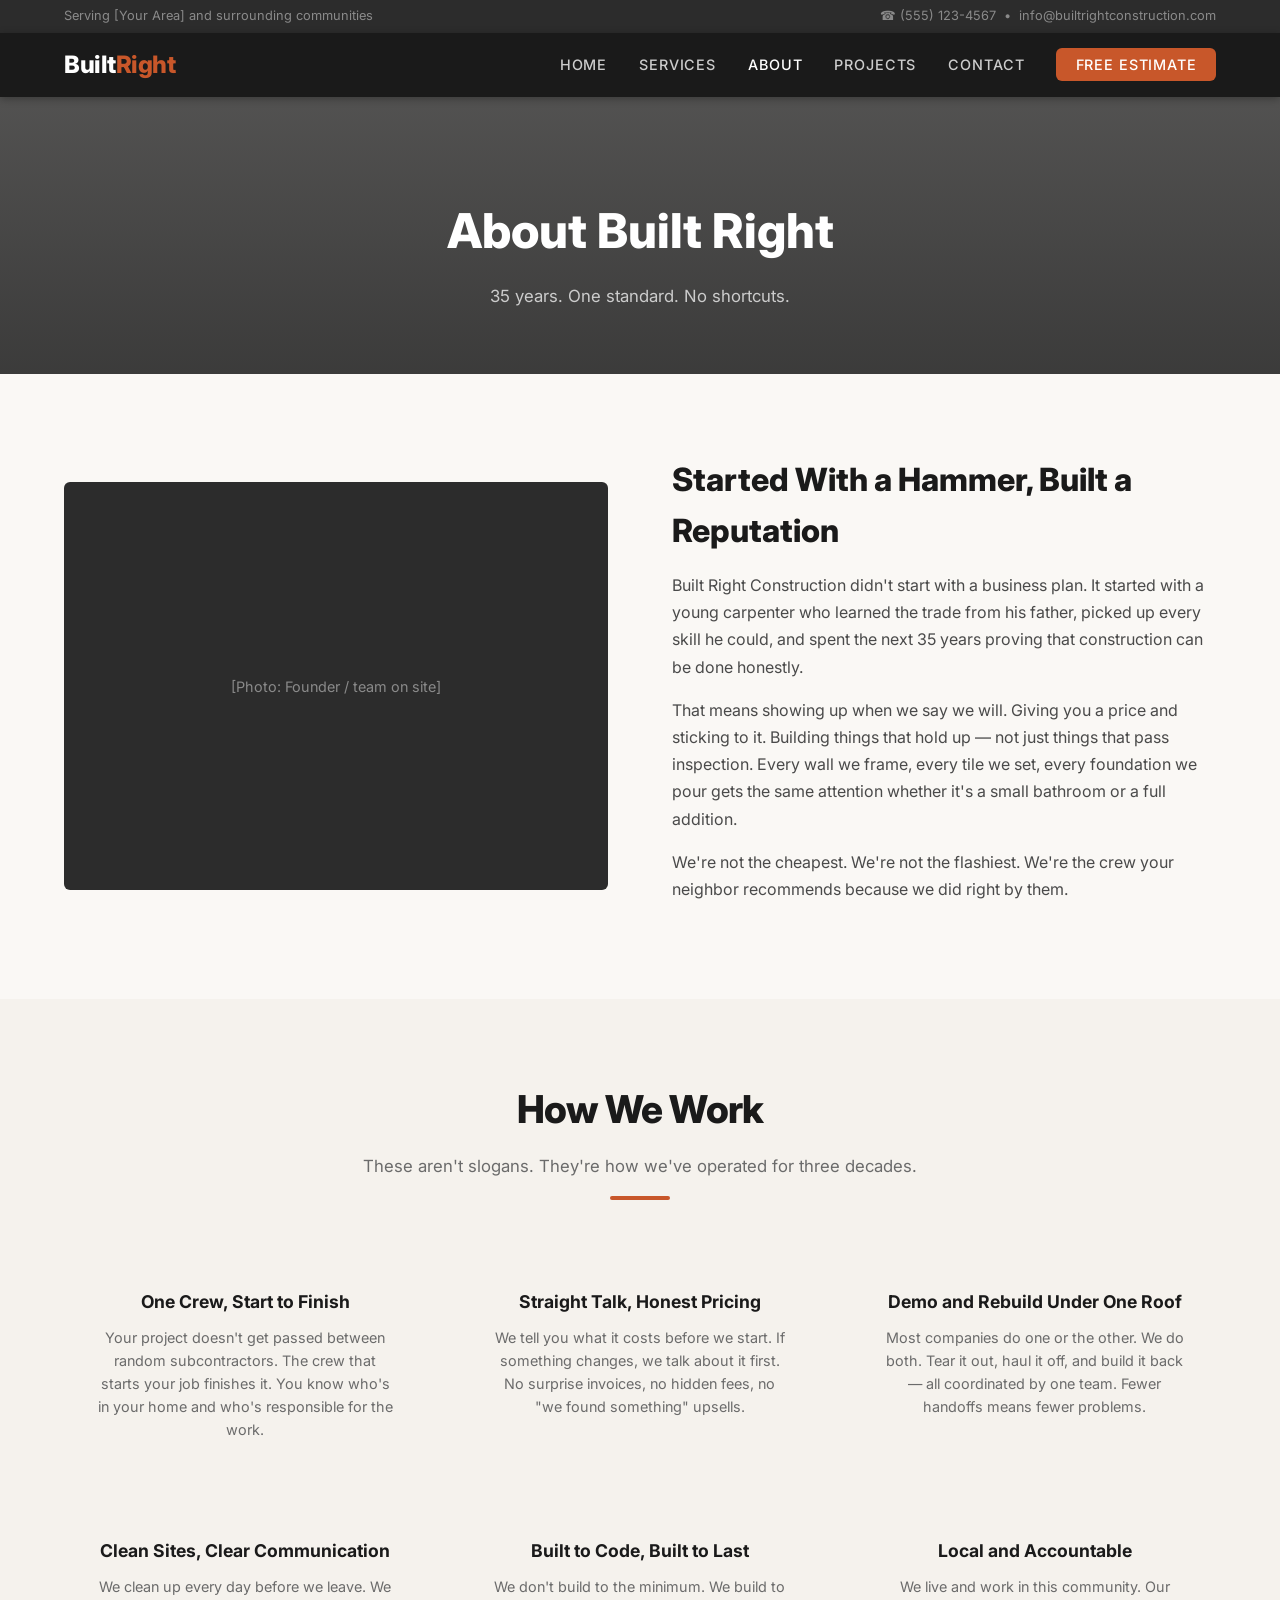
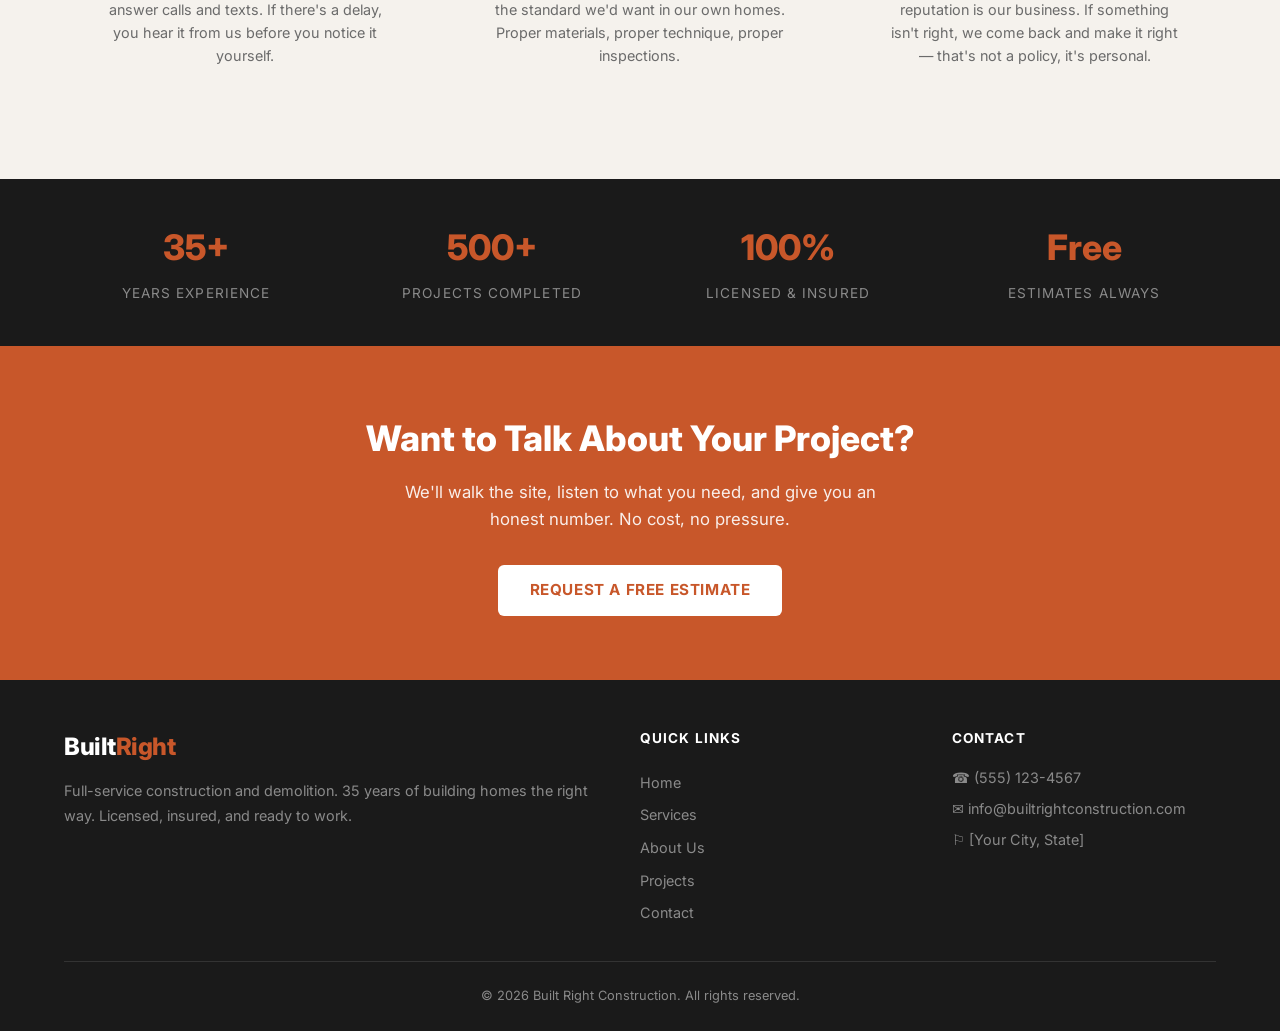
==== about.html @ 94416a92 "Initial construction site - 5 pages, responsive, lead generation ready" ====
<!DOCTYPE html>
<html lang="en">
<head>
  <meta charset="UTF-8">
  <meta name="viewport" content="width=device-width, initial-scale=1.0">
  <title>About Us | Built Right Construction</title>
  <meta name="description" content="35 years of construction experience. Family-run, locally owned, full-service demolition and construction. Learn our story.">
  <link rel="preconnect" href="https://fonts.googleapis.com">
  <link href="https://fonts.googleapis.com/css2?family=Inter:wght@400;500;600;700;800&display=swap" rel="stylesheet">
  <link rel="stylesheet" href="css/style.css">
</head>
<body>

  <div class="top-bar">
    <div class="container">
      <span>Serving [Your Area] and surrounding communities</span>
      <div>
        <a href="tel:+15551234567">&#9742; (555) 123-4567</a>
        &nbsp;&bull;&nbsp;
        <a href="mailto:info@builtrightconstruction.com">info@builtrightconstruction.com</a>
      </div>
    </div>
  </div>

  <header class="site-header">
    <div class="container nav-wrap">
      <a href="index.html" class="logo">Built<span>Right</span></a>
      <nav>
        <ul class="nav-links">
          <li><a href="index.html">Home</a></li>
          <li><a href="services.html">Services</a></li>
          <li><a href="about.html" class="active">About</a></li>
          <li><a href="gallery.html">Projects</a></li>
          <li><a href="contact.html">Contact</a></li>
          <li><a href="contact.html" class="nav-cta">Free Estimate</a></li>
        </ul>
      </nav>
      <button class="mobile-toggle" aria-label="Menu" onclick="document.querySelector('.nav-links').classList.toggle('open')">
        <span></span><span></span><span></span>
      </button>
    </div>
  </header>

  <section class="page-hero">
    <div class="container">
      <h1>About Built Right</h1>
      <p>35 years. One standard. No shortcuts.</p>
    </div>
  </section>

  <!-- Story -->
  <section class="section">
    <div class="container">
      <div class="about-preview">
        <div class="about-img">[Photo: Founder / team on site]</div>
        <div class="about-text">
          <h2>Started With a Hammer, Built a Reputation</h2>
          <p>Built Right Construction didn't start with a business plan. It started with a young carpenter who learned the trade from his father, picked up every skill he could, and spent the next 35 years proving that construction can be done honestly.</p>
          <p>That means showing up when we say we will. Giving you a price and sticking to it. Building things that hold up — not just things that pass inspection. Every wall we frame, every tile we set, every foundation we pour gets the same attention whether it's a small bathroom or a full addition.</p>
          <p>We're not the cheapest. We're not the flashiest. We're the crew your neighbor recommends because we did right by them.</p>
        </div>
      </div>
    </div>
  </section>

  <!-- Values -->
  <section class="section section-dark">
    <div class="container">
      <div class="section-header">
        <h2>How We Work</h2>
        <p>These aren't slogans. They're how we've operated for three decades.</p>
        <span class="accent-line"></span>
      </div>
      <div class="values-grid">
        <div class="value-card">
          <h3>One Crew, Start to Finish</h3>
          <p>Your project doesn't get passed between random subcontractors. The crew that starts your job finishes it. You know who's in your home and who's responsible for the work.</p>
        </div>
        <div class="value-card">
          <h3>Straight Talk, Honest Pricing</h3>
          <p>We tell you what it costs before we start. If something changes, we talk about it first. No surprise invoices, no hidden fees, no "we found something" upsells.</p>
        </div>
        <div class="value-card">
          <h3>Demo and Rebuild Under One Roof</h3>
          <p>Most companies do one or the other. We do both. Tear it out, haul it off, and build it back — all coordinated by one team. Fewer handoffs means fewer problems.</p>
        </div>
        <div class="value-card">
          <h3>Clean Sites, Clear Communication</h3>
          <p>We clean up every day before we leave. We answer calls and texts. If there's a delay, you hear it from us before you notice it yourself.</p>
        </div>
        <div class="value-card">
          <h3>Built to Code, Built to Last</h3>
          <p>We don't build to the minimum. We build to the standard we'd want in our own homes. Proper materials, proper technique, proper inspections.</p>
        </div>
        <div class="value-card">
          <h3>Local and Accountable</h3>
          <p>We live and work in this community. Our reputation is our business. If something isn't right, we come back and make it right — that's not a policy, it's personal.</p>
        </div>
      </div>
    </div>
  </section>

  <!-- Trust Numbers -->
  <div class="trust-bar">
    <div class="container">
      <div class="trust-grid">
        <div class="trust-item">
          <strong>35+</strong>
          <span>Years Experience</span>
        </div>
        <div class="trust-item">
          <strong>500+</strong>
          <span>Projects Completed</span>
        </div>
        <div class="trust-item">
          <strong>100%</strong>
          <span>Licensed &amp; Insured</span>
        </div>
        <div class="trust-item">
          <strong>Free</strong>
          <span>Estimates Always</span>
        </div>
      </div>
    </div>
  </div>

  <section class="cta-banner">
    <div class="container">
      <h2>Want to Talk About Your Project?</h2>
      <p>We'll walk the site, listen to what you need, and give you an honest number. No cost, no pressure.</p>
      <a href="contact.html" class="btn btn-white">Request a Free Estimate</a>
    </div>
  </section>

  <footer class="site-footer">
    <div class="container">
      <div class="footer-grid">
        <div class="footer-about">
          <div class="logo">Built<span>Right</span></div>
          <p>Full-service construction and demolition. 35 years of building homes the right way. Licensed, insured, and ready to work.</p>
        </div>
        <div class="footer-links">
          <h4>Quick Links</h4>
          <a href="index.html">Home</a>
          <a href="services.html">Services</a>
          <a href="about.html">About Us</a>
          <a href="gallery.html">Projects</a>
          <a href="contact.html">Contact</a>
        </div>
        <div class="footer-contact">
          <h4>Contact</h4>
          <p>&#9742; (555) 123-4567</p>
          <p>&#9993; info@builtrightconstruction.com</p>
          <p>&#9872; [Your City, State]</p>
        </div>
      </div>
      <div class="footer-bottom">
        <p>&copy; 2026 Built Right Construction. All rights reserved.</p>
      </div>
    </div>
  </footer>

</body>
</html>
---- css/style.css ----
/* ===== RESET & BASE ===== */
*, *::before, *::after { box-sizing: border-box; margin: 0; padding: 0; }

:root {
  --coal: #1a1a1a;
  --charcoal: #2c2c2c;
  --slate: #4a4a4a;
  --concrete: #6b6b6b;
  --steel: #8a8a8a;
  --light: #f5f2ed;
  --warm-white: #faf8f5;
  --accent: #c8572a;
  --accent-hover: #a8451f;
  --accent-light: #e8734a;
  --success: #3a7d44;
  --font-heading: 'Inter', system-ui, -apple-system, sans-serif;
  --font-body: 'Inter', system-ui, -apple-system, sans-serif;
  --max-width: 1200px;
  --radius: 6px;
}

html { scroll-behavior: smooth; }

body {
  font-family: var(--font-body);
  color: var(--coal);
  background: var(--warm-white);
  line-height: 1.6;
  -webkit-font-smoothing: antialiased;
}

img { max-width: 100%; height: auto; display: block; }
a { color: inherit; text-decoration: none; }
ul { list-style: none; }

.container {
  width: 90%;
  max-width: var(--max-width);
  margin: 0 auto;
}

/* ===== HEADER / NAV ===== */
.site-header {
  background: var(--coal);
  position: sticky;
  top: 0;
  z-index: 100;
  box-shadow: 0 2px 8px rgba(0,0,0,.3);
}

.nav-wrap {
  display: flex;
  align-items: center;
  justify-content: space-between;
  padding: .8rem 0;
}

.logo {
  font-family: var(--font-heading);
  font-size: 1.5rem;
  font-weight: 800;
  color: #fff;
  letter-spacing: -.02em;
}

.logo span { color: var(--accent); }

.nav-links {
  display: flex;
  gap: 2rem;
}

.nav-links a {
  color: #ccc;
  font-size: .9rem;
  font-weight: 500;
  text-transform: uppercase;
  letter-spacing: .06em;
  transition: color .2s;
}

.nav-links a:hover,
.nav-links a.active { color: #fff; }

.nav-cta {
  background: var(--accent);
  color: #fff !important;
  padding: .5rem 1.2rem;
  border-radius: var(--radius);
  font-weight: 600;
  transition: background .2s;
}

.nav-cta:hover { background: var(--accent-hover); }

.mobile-toggle {
  display: none;
  background: none;
  border: none;
  cursor: pointer;
  padding: .5rem;
}

.mobile-toggle span {
  display: block;
  width: 24px;
  height: 2px;
  background: #fff;
  margin: 5px 0;
  transition: .3s;
}

/* ===== TOP BAR ===== */
.top-bar {
  background: var(--charcoal);
  color: var(--steel);
  font-size: .8rem;
  padding: .4rem 0;
}

.top-bar .container {
  display: flex;
  justify-content: space-between;
  align-items: center;
}

.top-bar a {
  color: var(--steel);
  transition: color .2s;
}

.top-bar a:hover { color: #fff; }

/* ===== HERO ===== */
.hero {
  background: linear-gradient(rgba(26,26,26,.7), rgba(26,26,26,.8)),
              url('../images/hero-bg.jpg') center/cover no-repeat;
  min-height: 85vh;
  display: flex;
  align-items: center;
  color: #fff;
}

.hero-content { max-width: 700px; }

.hero-badge {
  display: inline-block;
  background: var(--accent);
  color: #fff;
  font-size: .75rem;
  font-weight: 700;
  text-transform: uppercase;
  letter-spacing: .1em;
  padding: .4rem 1rem;
  border-radius: 3px;
  margin-bottom: 1.5rem;
}

.hero h1 {
  font-family: var(--font-heading);
  font-size: clamp(2.2rem, 5vw, 3.5rem);
  font-weight: 800;
  line-height: 1.1;
  margin-bottom: 1.2rem;
  letter-spacing: -.02em;
}

.hero p {
  font-size: 1.15rem;
  color: #ccc;
  margin-bottom: 2rem;
  max-width: 550px;
  line-height: 1.7;
}

.btn {
  display: inline-block;
  padding: .85rem 2rem;
  border-radius: var(--radius);
  font-weight: 700;
  font-size: .95rem;
  text-transform: uppercase;
  letter-spacing: .04em;
  transition: all .2s;
  cursor: pointer;
  border: none;
}

.btn-primary {
  background: var(--accent);
  color: #fff;
}

.btn-primary:hover { background: var(--accent-hover); transform: translateY(-1px); }

.btn-outline {
  background: transparent;
  color: #fff;
  border: 2px solid #fff;
  margin-left: 1rem;
}

.btn-outline:hover { background: #fff; color: var(--coal); }

/* ===== TRUST BAR ===== */
.trust-bar {
  background: var(--coal);
  padding: 2.5rem 0;
}

.trust-grid {
  display: grid;
  grid-template-columns: repeat(4, 1fr);
  gap: 2rem;
  text-align: center;
  color: #fff;
}

.trust-item strong {
  display: block;
  font-size: 2.2rem;
  font-weight: 800;
  color: var(--accent);
  margin-bottom: .3rem;
}

.trust-item span {
  font-size: .85rem;
  text-transform: uppercase;
  letter-spacing: .08em;
  color: var(--steel);
}

/* ===== SECTIONS ===== */
.section {
  padding: 5rem 0;
}

.section-dark {
  background: var(--light);
}

.section-header {
  text-align: center;
  margin-bottom: 3.5rem;
}

.section-header h2 {
  font-family: var(--font-heading);
  font-size: clamp(1.8rem, 3vw, 2.5rem);
  font-weight: 800;
  margin-bottom: .8rem;
  letter-spacing: -.02em;
}

.section-header p {
  color: var(--concrete);
  font-size: 1.05rem;
  max-width: 600px;
  margin: 0 auto;
}

.section-header .accent-line {
  display: block;
  width: 60px;
  height: 4px;
  background: var(--accent);
  margin: 1rem auto 0;
  border-radius: 2px;
}

/* ===== SERVICE CARDS ===== */
.services-grid {
  display: grid;
  grid-template-columns: repeat(auto-fit, minmax(280px, 1fr));
  gap: 1.5rem;
}

.service-card {
  background: #fff;
  border-radius: var(--radius);
  padding: 2rem;
  border: 1px solid #e5e2dd;
  transition: transform .2s, box-shadow .2s;
}

.service-card:hover {
  transform: translateY(-4px);
  box-shadow: 0 8px 24px rgba(0,0,0,.08);
}

.service-icon {
  width: 48px;
  height: 48px;
  background: var(--accent);
  border-radius: var(--radius);
  display: flex;
  align-items: center;
  justify-content: center;
  margin-bottom: 1.2rem;
  font-size: 1.4rem;
}

.service-card h3 {
  font-size: 1.15rem;
  font-weight: 700;
  margin-bottom: .6rem;
}

.service-card p {
  color: var(--concrete);
  font-size: .92rem;
  line-height: 1.6;
  margin-bottom: 1.2rem;
}

.service-link {
  color: var(--accent);
  font-weight: 600;
  font-size: .85rem;
  text-transform: uppercase;
  letter-spacing: .04em;
}

.service-link:hover { color: var(--accent-hover); }

/* ===== ABOUT PREVIEW ===== */
.about-preview {
  display: grid;
  grid-template-columns: 1fr 1fr;
  gap: 4rem;
  align-items: center;
}

.about-img {
  background: var(--charcoal);
  border-radius: var(--radius);
  aspect-ratio: 4/3;
  display: flex;
  align-items: center;
  justify-content: center;
  color: var(--steel);
  font-size: .9rem;
}

.about-text h2 {
  font-family: var(--font-heading);
  font-size: 2rem;
  font-weight: 800;
  margin-bottom: 1rem;
}

.about-text p {
  color: var(--slate);
  margin-bottom: 1rem;
  line-height: 1.7;
}

.about-stats {
  display: flex;
  gap: 2rem;
  margin: 1.5rem 0 2rem;
  padding-top: 1.5rem;
  border-top: 1px solid #e5e2dd;
}

.about-stat strong {
  display: block;
  font-size: 1.8rem;
  font-weight: 800;
  color: var(--accent);
}

.about-stat span {
  font-size: .8rem;
  text-transform: uppercase;
  letter-spacing: .06em;
  color: var(--concrete);
}

/* ===== GALLERY PREVIEW ===== */
.gallery-grid {
  display: grid;
  grid-template-columns: repeat(3, 1fr);
  gap: 1rem;
}

.gallery-item {
  background: var(--charcoal);
  border-radius: var(--radius);
  aspect-ratio: 4/3;
  overflow: hidden;
  position: relative;
  cursor: pointer;
  display: flex;
  align-items: center;
  justify-content: center;
  color: var(--steel);
  font-size: .85rem;
}

.gallery-item img {
  width: 100%;
  height: 100%;
  object-fit: cover;
  transition: transform .3s;
}

.gallery-item:hover img { transform: scale(1.05); }

.gallery-label {
  position: absolute;
  bottom: 0;
  left: 0;
  right: 0;
  padding: 1rem;
  background: linear-gradient(transparent, rgba(0,0,0,.8));
  color: #fff;
  font-weight: 600;
  font-size: .85rem;
}

/* ===== CTA BANNER ===== */
.cta-banner {
  background: var(--accent);
  padding: 4rem 0;
  text-align: center;
  color: #fff;
}

.cta-banner h2 {
  font-size: clamp(1.6rem, 3vw, 2.2rem);
  font-weight: 800;
  margin-bottom: .8rem;
}

.cta-banner p {
  font-size: 1.05rem;
  opacity: .9;
  margin-bottom: 2rem;
  max-width: 500px;
  margin-left: auto;
  margin-right: auto;
}

.btn-white {
  background: #fff;
  color: var(--accent);
}

.btn-white:hover { background: var(--light); transform: translateY(-1px); }

/* ===== CONTACT FORM ===== */
.contact-grid {
  display: grid;
  grid-template-columns: 1fr 1fr;
  gap: 4rem;
}

.form-group {
  margin-bottom: 1.2rem;
}

.form-group label {
  display: block;
  font-weight: 600;
  font-size: .85rem;
  margin-bottom: .4rem;
  text-transform: uppercase;
  letter-spacing: .04em;
}

.form-group input,
.form-group select,
.form-group textarea {
  width: 100%;
  padding: .75rem 1rem;
  border: 1px solid #d5d2cd;
  border-radius: var(--radius);
  font-family: var(--font-body);
  font-size: .95rem;
  background: #fff;
  transition: border .2s;
}

.form-group input:focus,
.form-group select:focus,
.form-group textarea:focus {
  outline: none;
  border-color: var(--accent);
}

.form-group textarea { resize: vertical; min-height: 120px; }

.contact-info { padding-top: 1rem; }

.contact-info h3 {
  font-size: 1.3rem;
  font-weight: 700;
  margin-bottom: 1.5rem;
}

.contact-detail {
  display: flex;
  align-items: flex-start;
  gap: 1rem;
  margin-bottom: 1.5rem;
}

.contact-detail .icon {
  width: 40px;
  height: 40px;
  background: var(--accent);
  border-radius: var(--radius);
  display: flex;
  align-items: center;
  justify-content: center;
  color: #fff;
  font-size: 1.1rem;
  flex-shrink: 0;
}

.contact-detail strong {
  display: block;
  margin-bottom: .2rem;
}

.contact-detail span {
  color: var(--concrete);
  font-size: .9rem;
}

/* ===== FOOTER ===== */
.site-footer {
  background: var(--coal);
  color: var(--steel);
  padding: 3rem 0 1.5rem;
}

.footer-grid {
  display: grid;
  grid-template-columns: 2fr 1fr 1fr;
  gap: 3rem;
  margin-bottom: 2rem;
}

.footer-about p {
  font-size: .9rem;
  line-height: 1.7;
  margin-top: .8rem;
}

.footer-links h4,
.footer-contact h4 {
  color: #fff;
  font-size: .85rem;
  text-transform: uppercase;
  letter-spacing: .08em;
  margin-bottom: 1rem;
}

.footer-links a {
  display: block;
  color: var(--steel);
  font-size: .9rem;
  padding: .3rem 0;
  transition: color .2s;
}

.footer-links a:hover { color: #fff; }

.footer-contact p {
  font-size: .9rem;
  margin-bottom: .5rem;
}

.footer-bottom {
  border-top: 1px solid #333;
  padding-top: 1.5rem;
  text-align: center;
  font-size: .8rem;
}

/* ===== RESPONSIVE ===== */
@media (max-width: 768px) {
  .mobile-toggle { display: block; }

  .nav-links {
    display: none;
    position: absolute;
    top: 100%;
    left: 0;
    right: 0;
    background: var(--coal);
    flex-direction: column;
    padding: 1rem 5%;
    gap: .5rem;
    box-shadow: 0 4px 12px rgba(0,0,0,.3);
  }

  .nav-links.open { display: flex; }
  .nav-links a { padding: .6rem 0; }
  .nav-cta { text-align: center; margin-top: .5rem; }

  .trust-grid { grid-template-columns: repeat(2, 1fr); gap: 1.5rem; }
  .about-preview { grid-template-columns: 1fr; gap: 2rem; }
  .gallery-grid { grid-template-columns: repeat(2, 1fr); }
  .contact-grid { grid-template-columns: 1fr; gap: 2rem; }
  .footer-grid { grid-template-columns: 1fr; gap: 2rem; }
  .services-grid { grid-template-columns: 1fr; }
  .btn-outline { margin-left: 0; margin-top: .8rem; display: block; text-align: center; }
}

/* ===== PAGE-SPECIFIC ===== */
.page-hero {
  background: linear-gradient(rgba(26,26,26,.75), rgba(26,26,26,.85)),
              url('../images/hero-bg.jpg') center/cover no-repeat;
  padding: 6rem 0 4rem;
  color: #fff;
  text-align: center;
}

.page-hero h1 {
  font-size: clamp(2rem, 4vw, 3rem);
  font-weight: 800;
}

.page-hero p {
  color: #ccc;
  font-size: 1.05rem;
  margin-top: .8rem;
}

/* Services page detail */
.service-detail {
  display: grid;
  grid-template-columns: 1fr 1fr;
  gap: 3rem;
  align-items: center;
  padding: 3rem 0;
  border-bottom: 1px solid #e5e2dd;
}

.service-detail:nth-child(even) { direction: rtl; }
.service-detail:nth-child(even) > * { direction: ltr; }

.service-detail:last-child { border-bottom: none; }

.service-detail-img {
  background: var(--charcoal);
  border-radius: var(--radius);
  aspect-ratio: 16/10;
  display: flex;
  align-items: center;
  justify-content: center;
  color: var(--steel);
  font-size: .85rem;
}

.service-detail-text h3 {
  font-size: 1.4rem;
  font-weight: 700;
  margin-bottom: .8rem;
}

.service-detail-text p {
  color: var(--slate);
  line-height: 1.7;
  margin-bottom: 1.2rem;
}

/* Gallery page */
.gallery-filters {
  display: flex;
  justify-content: center;
  gap: .8rem;
  margin-bottom: 2rem;
  flex-wrap: wrap;
}

.filter-btn {
  background: #fff;
  border: 1px solid #d5d2cd;
  padding: .5rem 1.2rem;
  border-radius: var(--radius);
  font-size: .85rem;
  font-weight: 600;
  cursor: pointer;
  transition: all .2s;
}

.filter-btn:hover,
.filter-btn.active {
  background: var(--accent);
  color: #fff;
  border-color: var(--accent);
}

.gallery-full {
  display: grid;
  grid-template-columns: repeat(auto-fill, minmax(300px, 1fr));
  gap: 1.2rem;
}

/* About page */
.values-grid {
  display: grid;
  grid-template-columns: repeat(3, 1fr);
  gap: 2rem;
}

.value-card {
  text-align: center;
  padding: 2rem;
}

.value-card h3 {
  font-size: 1.1rem;
  font-weight: 700;
  margin-bottom: .6rem;
}

.value-card p {
  color: var(--concrete);
  font-size: .9rem;
}

@media (max-width: 768px) {
  .service-detail { grid-template-columns: 1fr; }
  .service-detail:nth-child(even) { direction: ltr; }
  .values-grid { grid-template-columns: 1fr; }
  .gallery-full { grid-template-columns: repeat(2, 1fr); }
}
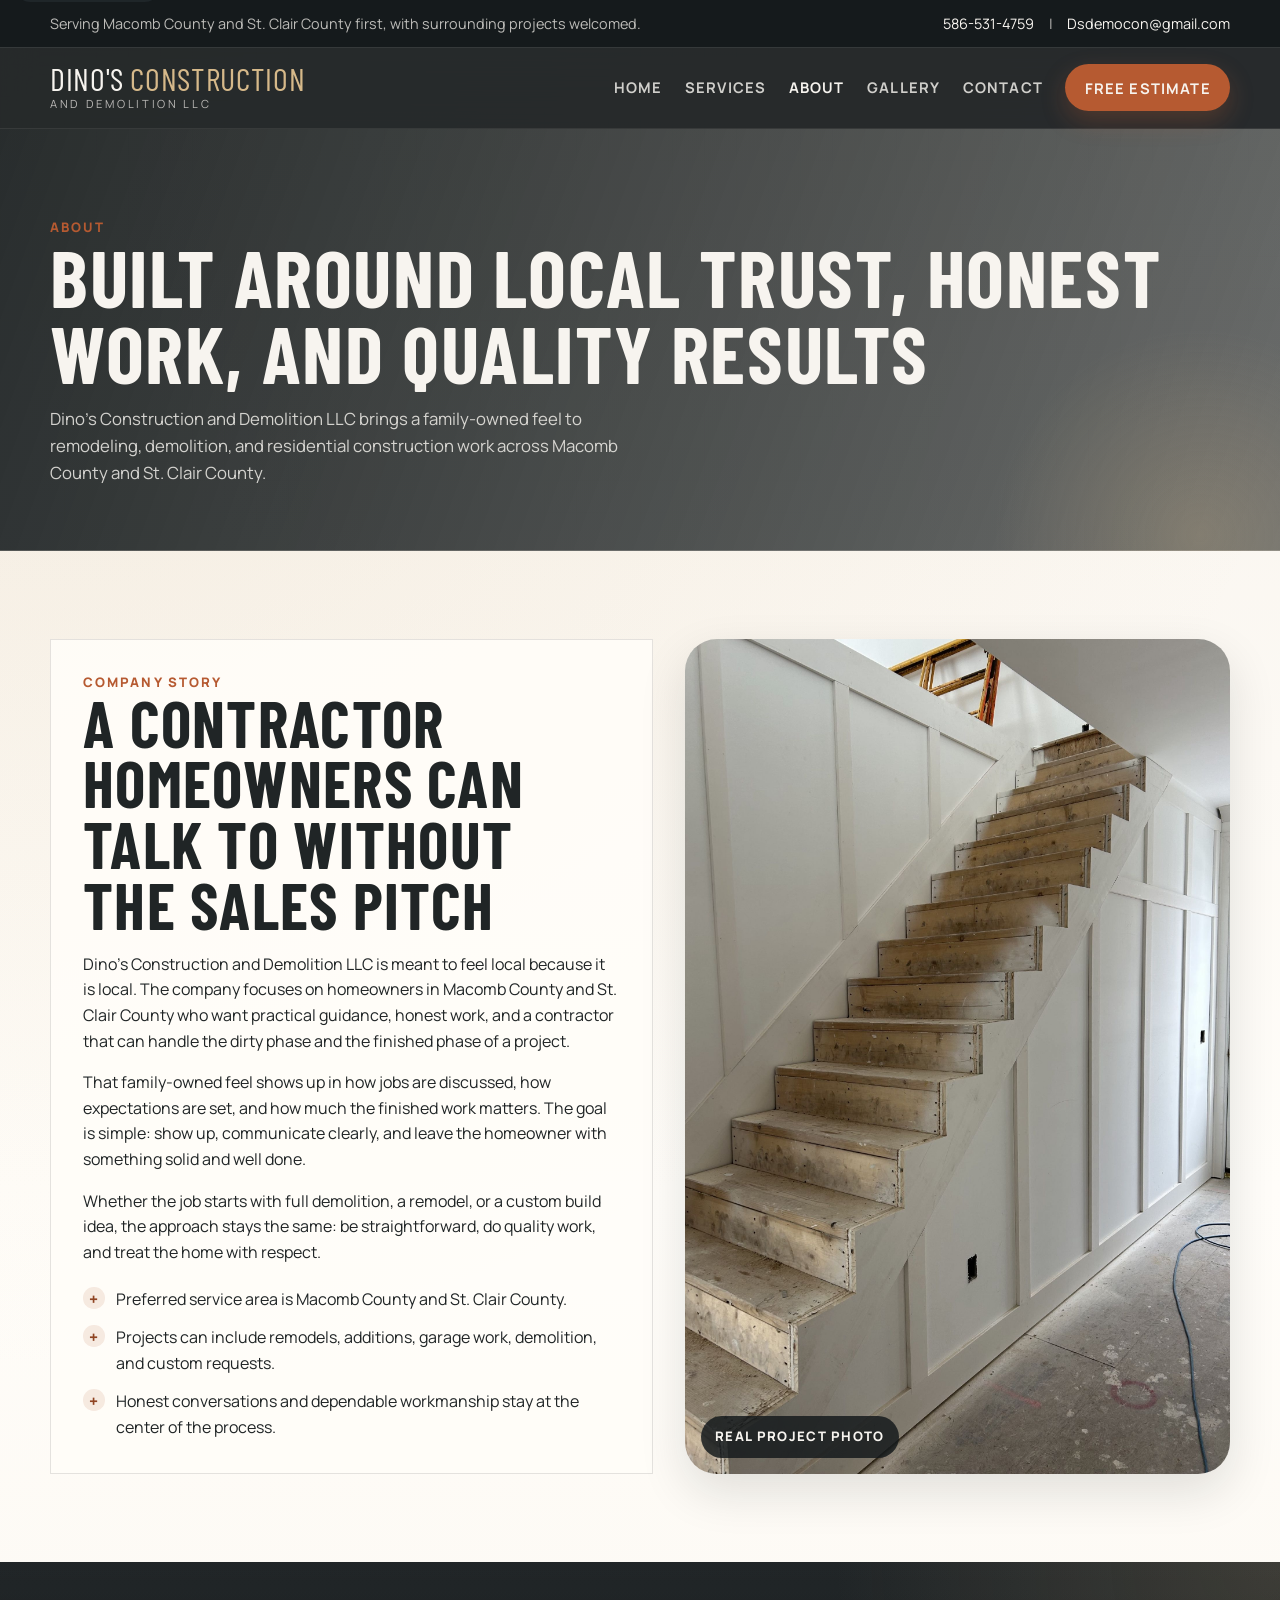
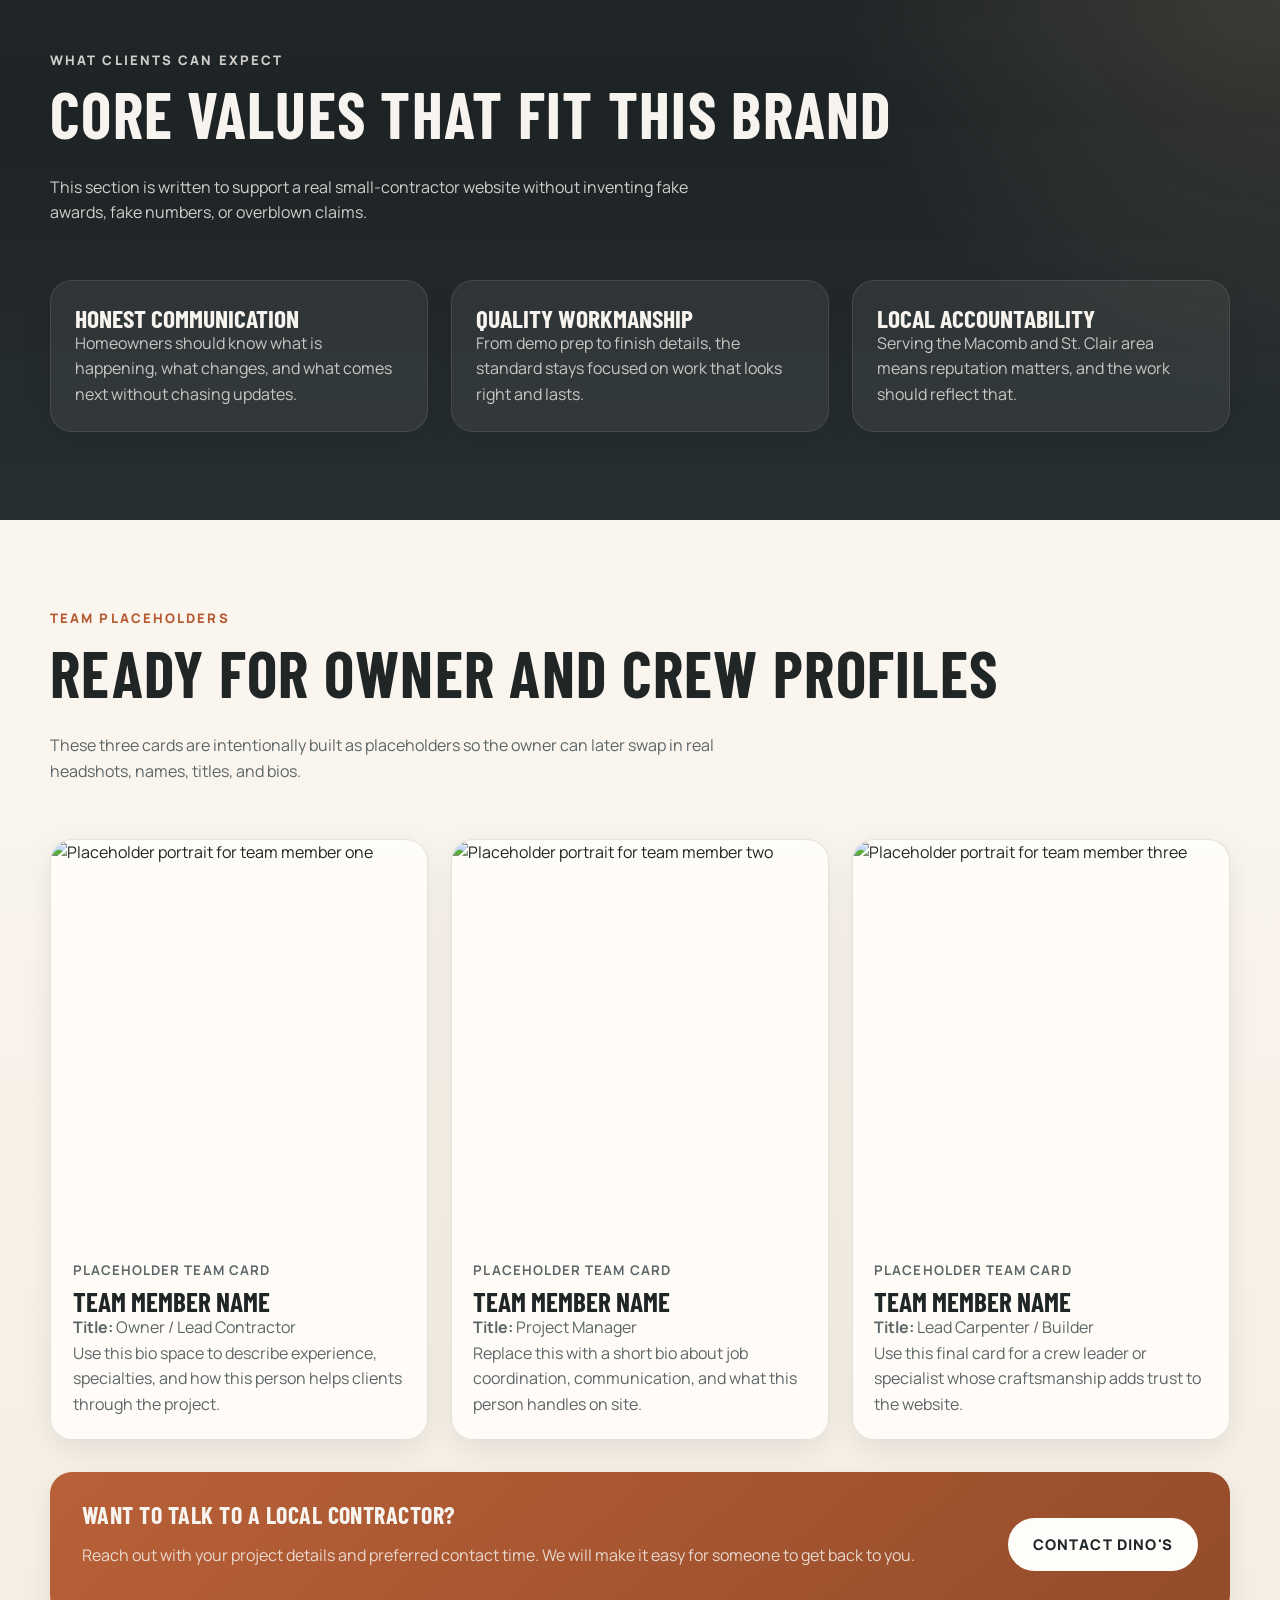
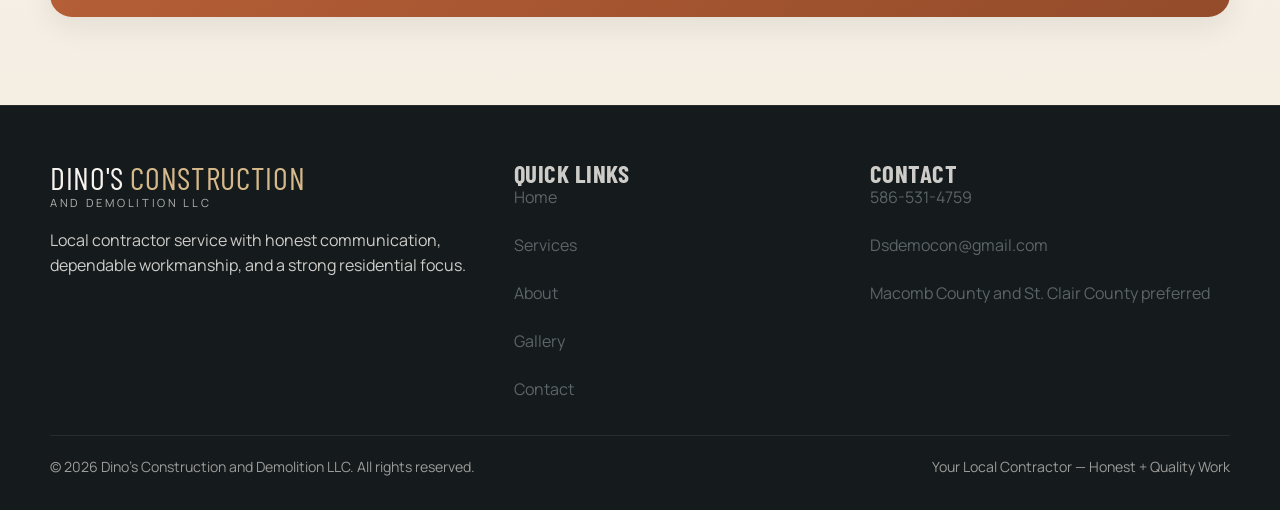
==== commit 1dc5c709: "add real business info and complete all pages" ====
--- a/about.html
+++ b/about.html
@@ -3,162 +3,219 @@
 <head>
   <meta charset="UTF-8">
   <meta name="viewport" content="width=device-width, initial-scale=1.0">
-  <title>About Us | Built Right Construction</title>
-  <meta name="description" content="35 years of construction experience. Family-run, locally owned, full-service demolition and construction. Learn our story.">
+  <title>About Dino's Construction and Demolition LLC | Macomb &amp; St. Clair County Contractor</title>
+  <meta name="description" content="Learn about Dino's Construction and Demolition LLC, a local, family-owned-feel contractor serving Macomb County and St. Clair County with honest remodeling, demolition, and custom home work.">
+  <meta property="og:title" content="About Dino's Construction and Demolition LLC">
+  <meta property="og:description" content="Honest, local remodeling and demolition work for homeowners in Macomb County and St. Clair County.">
+  <meta property="og:image" content="images/projects/og-image.jpg">
+  <meta property="og:type" content="website">
+  <meta name="theme-color" content="#151a1c">
   <link rel="preconnect" href="https://fonts.googleapis.com">
-  <link href="https://fonts.googleapis.com/css2?family=Inter:wght@400;500;600;700;800&display=swap" rel="stylesheet">
+  <link rel="preconnect" href="https://fonts.gstatic.com" crossorigin>
+  <link href="https://fonts.googleapis.com/css2?family=Barlow+Condensed:wght@600;700;800&family=Manrope:wght@400;500;600;700;800&display=swap" rel="stylesheet">
   <link rel="stylesheet" href="css/style.css">
+  <script src="js/main.js" defer></script>
 </head>
 <body>
+  <a class="skip-link" href="#main">Skip to content</a>
 
   <div class="top-bar">
     <div class="container">
-      <span>Serving [Your Area] and surrounding communities</span>
-      <div>
-        <a href="tel:+15551234567">&#9742; (555) 123-4567</a>
-        &nbsp;&bull;&nbsp;
-        <a href="mailto:info@builtrightconstruction.com">info@builtrightconstruction.com</a>
+      <div class="top-bar-info">
+        <span>Serving Macomb County and St. Clair County first, with surrounding projects welcomed.</span>
+      </div>
+      <div class="top-bar-links">
+        <a href="tel:5865314759">586-531-4759</a>
+        <span>|</span>
+        <a href="mailto:Dsdemocon@gmail.com">Dsdemocon@gmail.com</a>
       </div>
     </div>
   </div>
 
   <header class="site-header">
     <div class="container nav-wrap">
-      <a href="index.html" class="logo">Built<span>Right</span></a>
-      <nav>
+      <a class="brand" href="index.html" aria-label="Dino's Construction and Demolition LLC home">
+        <span class="brand-title">Dino's <span>Construction</span></span>
+        <span class="brand-subtitle">And Demolition LLC</span>
+      </a>
+
+      <button class="mobile-toggle" type="button" data-nav-toggle aria-expanded="false" aria-controls="site-nav" aria-label="Toggle navigation">
+        <span class="mobile-toggle-bar"></span>
+        <span class="mobile-toggle-bar"></span>
+        <span class="mobile-toggle-bar"></span>
+      </button>
+
+      <nav class="site-nav" id="site-nav" data-nav>
         <ul class="nav-links">
           <li><a href="index.html">Home</a></li>
           <li><a href="services.html">Services</a></li>
-          <li><a href="about.html" class="active">About</a></li>
-          <li><a href="gallery.html">Projects</a></li>
+          <li><a class="active" href="about.html">About</a></li>
+          <li><a href="gallery.html">Gallery</a></li>
           <li><a href="contact.html">Contact</a></li>
-          <li><a href="contact.html" class="nav-cta">Free Estimate</a></li>
+          <li><a class="nav-cta" href="contact.html">Free Estimate</a></li>
         </ul>
       </nav>
-      <button class="mobile-toggle" aria-label="Menu" onclick="document.querySelector('.nav-links').classList.toggle('open')">
-        <span></span><span></span><span></span>
-      </button>
     </div>
   </header>
 
-  <section class="page-hero">
-    <div class="container">
-      <h1>About Built Right</h1>
-      <p>35 years. One standard. No shortcuts.</p>
-    </div>
-  </section>
-
-  <!-- Story -->
-  <section class="section">
-    <div class="container">
-      <div class="about-preview">
-        <div class="about-img">[Photo: Founder / team on site]</div>
-        <div class="about-text">
-          <h2>Started With a Hammer, Built a Reputation</h2>
-          <p>Built Right Construction didn't start with a business plan. It started with a young carpenter who learned the trade from his father, picked up every skill he could, and spent the next 35 years proving that construction can be done honestly.</p>
-          <p>That means showing up when we say we will. Giving you a price and sticking to it. Building things that hold up — not just things that pass inspection. Every wall we frame, every tile we set, every foundation we pour gets the same attention whether it's a small bathroom or a full addition.</p>
-          <p>We're not the cheapest. We're not the flashiest. We're the crew your neighbor recommends because we did right by them.</p>
-        </div>
-      </div>
-    </div>
-  </section>
-
-  <!-- Values -->
-  <section class="section section-dark">
-    <div class="container">
-      <div class="section-header">
-        <h2>How We Work</h2>
-        <p>These aren't slogans. They're how we've operated for three decades.</p>
-        <span class="accent-line"></span>
-      </div>
-      <div class="values-grid">
-        <div class="value-card">
-          <h3>One Crew, Start to Finish</h3>
-          <p>Your project doesn't get passed between random subcontractors. The crew that starts your job finishes it. You know who's in your home and who's responsible for the work.</p>
-        </div>
-        <div class="value-card">
-          <h3>Straight Talk, Honest Pricing</h3>
-          <p>We tell you what it costs before we start. If something changes, we talk about it first. No surprise invoices, no hidden fees, no "we found something" upsells.</p>
-        </div>
-        <div class="value-card">
-          <h3>Demo and Rebuild Under One Roof</h3>
-          <p>Most companies do one or the other. We do both. Tear it out, haul it off, and build it back — all coordinated by one team. Fewer handoffs means fewer problems.</p>
-        </div>
-        <div class="value-card">
-          <h3>Clean Sites, Clear Communication</h3>
-          <p>We clean up every day before we leave. We answer calls and texts. If there's a delay, you hear it from us before you notice it yourself.</p>
-        </div>
-        <div class="value-card">
-          <h3>Built to Code, Built to Last</h3>
-          <p>We don't build to the minimum. We build to the standard we'd want in our own homes. Proper materials, proper technique, proper inspections.</p>
-        </div>
-        <div class="value-card">
-          <h3>Local and Accountable</h3>
-          <p>We live and work in this community. Our reputation is our business. If something isn't right, we come back and make it right — that's not a policy, it's personal.</p>
-        </div>
-      </div>
-    </div>
-  </section>
-
-  <!-- Trust Numbers -->
-  <div class="trust-bar">
-    <div class="container">
-      <div class="trust-grid">
-        <div class="trust-item">
-          <strong>35+</strong>
-          <span>Years Experience</span>
-        </div>
-        <div class="trust-item">
-          <strong>500+</strong>
-          <span>Projects Completed</span>
-        </div>
-        <div class="trust-item">
-          <strong>100%</strong>
-          <span>Licensed &amp; Insured</span>
-        </div>
-        <div class="trust-item">
-          <strong>Free</strong>
-          <span>Estimates Always</span>
-        </div>
-      </div>
-    </div>
-  </div>
-
-  <section class="cta-banner">
-    <div class="container">
-      <h2>Want to Talk About Your Project?</h2>
-      <p>We'll walk the site, listen to what you need, and give you an honest number. No cost, no pressure.</p>
-      <a href="contact.html" class="btn btn-white">Request a Free Estimate</a>
-    </div>
-  </section>
+  <main id="main">
+    <section class="page-hero" style="--hero-image: url('images/projects/about-framing.jpg');">
+      <div class="container">
+        <div class="section-kicker">About</div>
+        <h1>Built around local trust, honest work, and quality results</h1>
+        <p>Dino's Construction and Demolition LLC brings a family-owned feel to remodeling, demolition, and residential construction work across Macomb County and St. Clair County.</p>
+      </div>
+    </section>
+
+    <section class="section">
+      <div class="container">
+        <div class="split-layout">
+          <div class="story-card">
+            <div class="section-kicker">Company Story</div>
+            <div class="section-heading">
+              <h2>A contractor homeowners can talk to without the sales pitch</h2>
+            </div>
+            <p>Dino's Construction and Demolition LLC is meant to feel local because it is local. The company focuses on homeowners in Macomb County and St. Clair County who want practical guidance, honest work, and a contractor that can handle the dirty phase and the finished phase of a project.</p>
+            <p>That family-owned feel shows up in how jobs are discussed, how expectations are set, and how much the finished work matters. The goal is simple: show up, communicate clearly, and leave the homeowner with something solid and well done.</p>
+            <p>Whether the job starts with full demolition, a remodel, or a custom build idea, the approach stays the same: be straightforward, do quality work, and treat the home with respect.</p>
+            <ul class="check-list">
+              <li>Preferred service area is Macomb County and St. Clair County.</li>
+              <li>Projects can include remodels, additions, garage work, demolition, and custom requests.</li>
+              <li>Honest conversations and dependable workmanship stay at the center of the process.</li>
+            </ul>
+          </div>
+
+          <div class="media-frame">
+            <img src="images/projects/custom-stairs.jpg" alt="Custom staircase framing inside a home" loading="lazy">
+            <span class="media-badge">Real project photo</span>
+          </div>
+        </div>
+      </div>
+    </section>
+
+    <section class="section section-dark">
+      <div class="container">
+        <div class="section-header">
+          <div class="section-kicker">What Clients Can Expect</div>
+          <div class="section-heading">
+            <h2>Core values that fit this brand</h2>
+          </div>
+          <p class="section-copy">This section is written to support a real small-contractor website without inventing fake awards, fake numbers, or overblown claims.</p>
+        </div>
+
+        <div class="value-grid">
+          <article class="value-card">
+            <h3>Honest Communication</h3>
+            <p>Homeowners should know what is happening, what changes, and what comes next without chasing updates.</p>
+          </article>
+          <article class="value-card">
+            <h3>Quality Workmanship</h3>
+            <p>From demo prep to finish details, the standard stays focused on work that looks right and lasts.</p>
+          </article>
+          <article class="value-card">
+            <h3>Local Accountability</h3>
+            <p>Serving the Macomb and St. Clair area means reputation matters, and the work should reflect that.</p>
+          </article>
+        </div>
+      </div>
+    </section>
+
+    <section class="section">
+      <div class="container">
+        <div class="section-header">
+          <div class="section-kicker">Team Placeholders</div>
+          <div class="section-heading">
+            <h2>Ready for owner and crew profiles</h2>
+          </div>
+          <p class="section-copy">These three cards are intentionally built as placeholders so the owner can later swap in real headshots, names, titles, and bios.</p>
+        </div>
+
+        <div class="team-grid">
+          <article class="team-card">
+            <div class="team-photo">
+              <img src="https://picsum.photos/seed/dino-team-1/480/520" alt="Placeholder portrait for team member one" loading="lazy">
+            </div>
+            <div class="team-body">
+              <small>Placeholder Team Card</small>
+              <h3>Team Member Name</h3>
+              <p><strong>Title:</strong> Owner / Lead Contractor</p>
+              <p>Use this bio space to describe experience, specialties, and how this person helps clients through the project.</p>
+            </div>
+          </article>
+
+          <article class="team-card">
+            <div class="team-photo">
+              <img src="https://picsum.photos/seed/dino-team-2/480/520" alt="Placeholder portrait for team member two" loading="lazy">
+            </div>
+            <div class="team-body">
+              <small>Placeholder Team Card</small>
+              <h3>Team Member Name</h3>
+              <p><strong>Title:</strong> Project Manager</p>
+              <p>Replace this with a short bio about job coordination, communication, and what this person handles on site.</p>
+            </div>
+          </article>
+
+          <article class="team-card">
+            <div class="team-photo">
+              <img src="https://picsum.photos/seed/dino-team-3/480/520" alt="Placeholder portrait for team member three" loading="lazy">
+            </div>
+            <div class="team-body">
+              <small>Placeholder Team Card</small>
+              <h3>Team Member Name</h3>
+              <p><strong>Title:</strong> Lead Carpenter / Builder</p>
+              <p>Use this final card for a crew leader or specialist whose craftsmanship adds trust to the website.</p>
+            </div>
+          </article>
+        </div>
+
+        <div class="cta-panel">
+          <div>
+            <h2>Want to talk to a local contractor?</h2>
+            <p>Reach out with your project details and preferred contact time. We will make it easy for someone to get back to you.</p>
+          </div>
+          <a class="btn btn-light" href="contact.html">Contact Dino's</a>
+        </div>
+      </div>
+    </section>
+  </main>
 
   <footer class="site-footer">
     <div class="container">
-      <div class="footer-grid">
-        <div class="footer-about">
-          <div class="logo">Built<span>Right</span></div>
-          <p>Full-service construction and demolition. 35 years of building homes the right way. Licensed, insured, and ready to work.</p>
-        </div>
-        <div class="footer-links">
-          <h4>Quick Links</h4>
-          <a href="index.html">Home</a>
-          <a href="services.html">Services</a>
-          <a href="about.html">About Us</a>
-          <a href="gallery.html">Projects</a>
-          <a href="contact.html">Contact</a>
-        </div>
-        <div class="footer-contact">
-          <h4>Contact</h4>
-          <p>&#9742; (555) 123-4567</p>
-          <p>&#9993; info@builtrightconstruction.com</p>
-          <p>&#9872; [Your City, State]</p>
-        </div>
-      </div>
-      <div class="footer-bottom">
-        <p>&copy; 2026 Built Right Construction. All rights reserved.</p>
+      <div class="footer-top">
+        <div class="footer-brand">
+          <a class="brand" href="index.html">
+            <span class="brand-title">Dino's <span>Construction</span></span>
+            <span class="brand-subtitle">And Demolition LLC</span>
+          </a>
+          <p>Local contractor service with honest communication, dependable workmanship, and a strong residential focus.</p>
+        </div>
+
+        <div class="footer-block">
+          <h3 class="footer-heading">Quick Links</h3>
+          <ul class="footer-list">
+            <li><a href="index.html">Home</a></li>
+            <li><a href="services.html">Services</a></li>
+            <li><a href="about.html">About</a></li>
+            <li><a href="gallery.html">Gallery</a></li>
+            <li><a href="contact.html">Contact</a></li>
+          </ul>
+        </div>
+
+        <div class="footer-block">
+          <h3 class="footer-heading">Contact</h3>
+          <ul class="footer-list">
+            <li><a href="tel:5865314759">586-531-4759</a></li>
+            <li><a href="mailto:Dsdemocon@gmail.com">Dsdemocon@gmail.com</a></li>
+            <li>Macomb County and St. Clair County preferred</li>
+          </ul>
+        </div>
+      </div>
+
+      <div class="footer-note">
+        <span>&copy; <span class="current-year">2026</span> Dino's Construction and Demolition LLC. All rights reserved.</span>
+        <span>Your Local Contractor &mdash; Honest + Quality Work</span>
       </div>
     </div>
   </footer>
-
 </body>
 </html>
--- a/css/style.css
+++ b/css/style.css
@@ -1,733 +1,1201 @@
-/* ===== RESET & BASE ===== */
-*, *::before, *::after { box-sizing: border-box; margin: 0; padding: 0; }
+*,
+*::before,
+*::after {
+  box-sizing: border-box;
+}
 
 :root {
-  --coal: #1a1a1a;
-  --charcoal: #2c2c2c;
-  --slate: #4a4a4a;
-  --concrete: #6b6b6b;
-  --steel: #8a8a8a;
-  --light: #f5f2ed;
-  --warm-white: #faf8f5;
-  --accent: #c8572a;
-  --accent-hover: #a8451f;
-  --accent-light: #e8734a;
-  --success: #3a7d44;
-  --font-heading: 'Inter', system-ui, -apple-system, sans-serif;
-  --font-body: 'Inter', system-ui, -apple-system, sans-serif;
-  --max-width: 1200px;
-  --radius: 6px;
-}
-
-html { scroll-behavior: smooth; }
+  --bg: #f4efe7;
+  --surface: #fffdf9;
+  --surface-alt: #efe6d8;
+  --surface-deep: #1f2629;
+  --surface-deeper: #151a1c;
+  --text: #202526;
+  --text-soft: #5c6567;
+  --text-inverse: #f7f4ef;
+  --line: rgba(32, 37, 38, 0.12);
+  --line-strong: rgba(247, 244, 239, 0.14);
+  --brand: #b65a31;
+  --brand-dark: #8f4422;
+  --brand-soft: #d58352;
+  --accent: #d6b98a;
+  --shadow: 0 18px 48px rgba(19, 23, 24, 0.12);
+  --shadow-soft: 0 10px 30px rgba(19, 23, 24, 0.08);
+  --radius-sm: 14px;
+  --radius-md: 22px;
+  --radius-lg: 32px;
+  --max-width: 1180px;
+  --font-heading: "Barlow Condensed", Arial, sans-serif;
+  --font-body: "Manrope", Arial, sans-serif;
+}
+
+html {
+  scroll-behavior: smooth;
+}
 
 body {
+  margin: 0;
   font-family: var(--font-body);
-  color: var(--coal);
-  background: var(--warm-white);
+  color: var(--text);
+  background:
+    radial-gradient(circle at top left, rgba(214, 185, 138, 0.2), transparent 35%),
+    linear-gradient(180deg, #f7f2eb 0%, #fffdf9 32%, #f3ebdf 100%);
   line-height: 1.6;
   -webkit-font-smoothing: antialiased;
 }
 
-img { max-width: 100%; height: auto; display: block; }
-a { color: inherit; text-decoration: none; }
-ul { list-style: none; }
+body::before {
+  content: "";
+  position: fixed;
+  inset: 0;
+  pointer-events: none;
+  background-image:
+    linear-gradient(rgba(32, 37, 38, 0.03) 1px, transparent 1px),
+    linear-gradient(90deg, rgba(32, 37, 38, 0.03) 1px, transparent 1px);
+  background-size: 32px 32px;
+  mask-image: linear-gradient(180deg, rgba(0, 0, 0, 0.24), transparent 78%);
+  z-index: -1;
+}
+
+img {
+  display: block;
+  width: 100%;
+  max-width: 100%;
+}
+
+a {
+  color: inherit;
+  text-decoration: none;
+}
+
+button,
+input,
+select,
+textarea {
+  font: inherit;
+}
+
+button {
+  cursor: pointer;
+}
+
+textarea {
+  resize: vertical;
+}
+
+[hidden] {
+  display: none !important;
+}
+
+.skip-link {
+  position: absolute;
+  left: 1rem;
+  top: -3rem;
+  background: var(--surface-deep);
+  color: var(--text-inverse);
+  padding: 0.75rem 1rem;
+  border-radius: var(--radius-sm);
+  z-index: 200;
+}
+
+.skip-link:focus {
+  top: 1rem;
+}
 
 .container {
-  width: 90%;
-  max-width: var(--max-width);
+  width: min(calc(100% - 2rem), var(--max-width));
   margin: 0 auto;
 }
 
-/* ===== HEADER / NAV ===== */
+.top-bar {
+  background: var(--surface-deeper);
+  color: rgba(247, 244, 239, 0.74);
+  border-bottom: 1px solid var(--line-strong);
+}
+
+.top-bar .container {
+  display: flex;
+  align-items: center;
+  justify-content: space-between;
+  gap: 1rem;
+  padding: 0.75rem 0;
+  font-size: 0.9rem;
+}
+
+.top-bar-info,
+.top-bar-links {
+  display: flex;
+  align-items: center;
+  gap: 0.9rem;
+  flex-wrap: wrap;
+}
+
+.top-bar a {
+  color: var(--text-inverse);
+}
+
 .site-header {
-  background: var(--coal);
   position: sticky;
   top: 0;
-  z-index: 100;
-  box-shadow: 0 2px 8px rgba(0,0,0,.3);
+  z-index: 120;
+  background: rgba(21, 26, 28, 0.92);
+  backdrop-filter: blur(16px);
+  border-bottom: 1px solid rgba(247, 244, 239, 0.08);
 }
 
 .nav-wrap {
   display: flex;
   align-items: center;
   justify-content: space-between;
-  padding: .8rem 0;
-}
-
-.logo {
+  gap: 1.5rem;
+  min-height: 5rem;
+}
+
+.brand {
+  display: inline-flex;
+  flex-direction: column;
+  gap: 0.1rem;
+  color: var(--text-inverse);
+}
+
+.brand-title {
   font-family: var(--font-heading);
-  font-size: 1.5rem;
-  font-weight: 800;
-  color: #fff;
-  letter-spacing: -.02em;
-}
-
-.logo span { color: var(--accent); }
+  font-size: 2rem;
+  line-height: 0.95;
+  letter-spacing: 0.02em;
+  text-transform: uppercase;
+}
+
+.brand-title span {
+  color: var(--accent);
+}
+
+.brand-subtitle {
+  font-size: 0.7rem;
+  letter-spacing: 0.24em;
+  text-transform: uppercase;
+  color: rgba(247, 244, 239, 0.7);
+}
+
+.site-nav {
+  display: flex;
+  align-items: center;
+}
 
 .nav-links {
   display: flex;
-  gap: 2rem;
+  align-items: center;
+  gap: 1.4rem;
+  list-style: none;
+  margin: 0;
+  padding: 0;
 }
 
 .nav-links a {
-  color: #ccc;
-  font-size: .9rem;
-  font-weight: 500;
-  text-transform: uppercase;
-  letter-spacing: .06em;
-  transition: color .2s;
+  font-size: 0.92rem;
+  font-weight: 700;
+  letter-spacing: 0.08em;
+  text-transform: uppercase;
+  color: rgba(247, 244, 239, 0.82);
 }
 
 .nav-links a:hover,
-.nav-links a.active { color: #fff; }
-
-.nav-cta {
-  background: var(--accent);
-  color: #fff !important;
-  padding: .5rem 1.2rem;
-  border-radius: var(--radius);
-  font-weight: 600;
-  transition: background .2s;
-}
-
-.nav-cta:hover { background: var(--accent-hover); }
+.nav-links a.active {
+  color: var(--text-inverse);
+}
+
+.nav-links .nav-cta {
+  padding: 0.85rem 1.2rem;
+  border-radius: 999px;
+  background: var(--brand);
+  color: var(--text-inverse);
+  box-shadow: 0 10px 25px rgba(182, 90, 49, 0.28);
+}
+
+.nav-links .nav-cta:hover {
+  background: var(--brand-dark);
+}
 
 .mobile-toggle {
   display: none;
-  background: none;
-  border: none;
-  cursor: pointer;
-  padding: .5rem;
-}
-
-.mobile-toggle span {
+  align-items: center;
+  justify-content: center;
+  width: 3rem;
+  height: 3rem;
+  padding: 0;
+  border: 1px solid rgba(247, 244, 239, 0.12);
+  border-radius: 50%;
+  background: rgba(247, 244, 239, 0.06);
+  color: var(--text-inverse);
+}
+
+.mobile-toggle-bar {
+  width: 1.15rem;
+  height: 2px;
+  background: currentColor;
+  border-radius: 999px;
   display: block;
-  width: 24px;
-  height: 2px;
-  background: #fff;
-  margin: 5px 0;
-  transition: .3s;
-}
-
-/* ===== TOP BAR ===== */
-.top-bar {
-  background: var(--charcoal);
-  color: var(--steel);
-  font-size: .8rem;
-  padding: .4rem 0;
-}
-
-.top-bar .container {
+}
+
+.mobile-toggle-bar + .mobile-toggle-bar {
+  margin-top: 4px;
+}
+
+.hero,
+.page-hero {
+  position: relative;
+  overflow: clip;
+  background-image:
+    linear-gradient(110deg, rgba(18, 24, 26, 0.9), rgba(18, 24, 26, 0.62)),
+    var(--hero-image);
+  background-position: center;
+  background-size: cover;
+  color: var(--text-inverse);
+}
+
+.hero::before,
+.page-hero::before {
+  content: "";
+  position: absolute;
+  inset: auto -10% -12rem auto;
+  width: 26rem;
+  height: 26rem;
+  border-radius: 50%;
+  background: radial-gradient(circle, rgba(214, 185, 138, 0.25), transparent 70%);
+}
+
+.hero .container,
+.page-hero .container {
+  position: relative;
+  z-index: 1;
+}
+
+.hero {
+  padding: 7rem 0 5rem;
+}
+
+.hero-grid {
+  display: grid;
+  grid-template-columns: minmax(0, 1.2fr) minmax(280px, 0.8fr);
+  gap: 2rem;
+  align-items: end;
+}
+
+.eyebrow {
+  display: inline-flex;
+  align-items: center;
+  gap: 0.65rem;
+  margin-bottom: 1rem;
+  padding: 0.5rem 0.85rem;
+  border: 1px solid rgba(247, 244, 239, 0.2);
+  border-radius: 999px;
+  background: rgba(247, 244, 239, 0.08);
+  font-size: 0.78rem;
+  font-weight: 800;
+  letter-spacing: 0.16em;
+  text-transform: uppercase;
+}
+
+.hero h1,
+.page-hero h1,
+.section-heading h2,
+.cta-panel h2,
+.footer-heading,
+.page-title {
+  margin: 0;
+  font-family: var(--font-heading);
+  line-height: 0.95;
+  text-transform: uppercase;
+  letter-spacing: 0.02em;
+}
+
+.hero h1 {
+  max-width: 10ch;
+  font-size: clamp(3.6rem, 10vw, 6.8rem);
+}
+
+.hero-tagline {
+  margin: 1rem 0 0;
+  font-size: clamp(1.2rem, 2.4vw, 1.6rem);
+  font-weight: 800;
+  color: var(--accent);
+}
+
+.hero-copy,
+.page-hero p {
+  max-width: 36rem;
+  margin: 1rem 0 0;
+  font-size: 1.05rem;
+  color: rgba(247, 244, 239, 0.82);
+}
+
+.hero-actions {
   display: flex;
-  justify-content: space-between;
+  flex-wrap: wrap;
+  gap: 1rem;
+  margin-top: 2rem;
+}
+
+.btn {
+  display: inline-flex;
   align-items: center;
-}
-
-.top-bar a {
-  color: var(--steel);
-  transition: color .2s;
-}
-
-.top-bar a:hover { color: #fff; }
-
-/* ===== HERO ===== */
-.hero {
-  background: linear-gradient(rgba(26,26,26,.7), rgba(26,26,26,.8)),
-              url('../images/hero-bg.jpg') center/cover no-repeat;
-  min-height: 85vh;
+  justify-content: center;
+  min-height: 3.25rem;
+  padding: 0.85rem 1.5rem;
+  border: 1px solid transparent;
+  border-radius: 999px;
+  font-size: 0.92rem;
+  font-weight: 800;
+  letter-spacing: 0.08em;
+  text-transform: uppercase;
+  transition: transform 0.2s ease, background-color 0.2s ease, border-color 0.2s ease;
+}
+
+.btn:hover {
+  transform: translateY(-1px);
+}
+
+.btn-primary {
+  background: var(--brand);
+  color: var(--text-inverse);
+  box-shadow: 0 14px 30px rgba(182, 90, 49, 0.22);
+}
+
+.btn-primary:hover {
+  background: var(--brand-dark);
+}
+
+.btn-secondary {
+  background: rgba(247, 244, 239, 0.08);
+  border-color: rgba(247, 244, 239, 0.22);
+  color: var(--text-inverse);
+}
+
+.btn-secondary:hover {
+  background: rgba(247, 244, 239, 0.16);
+}
+
+.btn-light {
+  background: var(--surface);
+  color: var(--surface-deep);
+}
+
+.btn-light:hover {
+  background: #f5eee4;
+}
+
+.hero-panel,
+.surface-card,
+.review-card,
+.contact-panel,
+.info-panel,
+.team-card,
+.project-card,
+.service-card,
+.value-card,
+.cta-panel {
+  border-radius: var(--radius-md);
+  background: rgba(255, 253, 249, 0.92);
+  box-shadow: var(--shadow-soft);
+}
+
+.hero-panel {
+  padding: 1.6rem;
+  color: var(--text);
+  background:
+    linear-gradient(180deg, rgba(255, 253, 249, 0.94), rgba(239, 230, 216, 0.96));
+  border: 1px solid rgba(255, 253, 249, 0.7);
+}
+
+.hero-panel h2 {
+  margin: 0;
+  font-size: 0.9rem;
+  letter-spacing: 0.12em;
+  text-transform: uppercase;
+}
+
+.hero-panel-list {
+  display: grid;
+  gap: 0.8rem;
+  margin: 1rem 0 1.5rem;
+}
+
+.hero-panel-item {
+  display: grid;
+  grid-template-columns: 1.8rem 1fr;
+  gap: 0.7rem;
+  align-items: start;
+}
+
+.hero-panel-item strong,
+.service-card h3,
+.review-card h3,
+.team-card h3,
+.value-card h3,
+.info-card h3,
+.contact-panel h2,
+.footer-block h3 {
+  margin: 0;
+}
+
+.feature-card h3,
+.review-card h3,
+.value-card h3,
+.info-card h3 {
+  font-family: var(--font-heading);
+  font-size: 1.6rem;
+  line-height: 1;
+  text-transform: uppercase;
+}
+
+.hero-panel-icon,
+.feature-icon,
+.info-icon {
+  width: 1.8rem;
+  height: 1.8rem;
+  border-radius: 50%;
+  display: grid;
+  place-items: center;
+  background: rgba(182, 90, 49, 0.14);
+  color: var(--brand-dark);
+  font-size: 0.95rem;
+  font-weight: 800;
+}
+
+.section {
+  padding: 5.5rem 0;
+}
+
+.section-tight {
+  padding: 4rem 0;
+}
+
+.section-dark {
+  position: relative;
+  background:
+    linear-gradient(180deg, rgba(21, 26, 28, 0.98), rgba(31, 38, 41, 0.96));
+  color: var(--text-inverse);
+}
+
+.section-dark::before {
+  content: "";
+  position: absolute;
+  inset: 0;
+  background:
+    radial-gradient(circle at top right, rgba(214, 185, 138, 0.16), transparent 32%),
+    linear-gradient(180deg, rgba(255, 255, 255, 0.03), transparent 28%);
+  pointer-events: none;
+}
+
+.section-header {
+  display: grid;
+  gap: 0.85rem;
+  margin-bottom: 2.4rem;
+}
+
+.section-heading h2 {
+  font-size: clamp(2.4rem, 6vw, 4rem);
+}
+
+.section-kicker {
+  font-size: 0.82rem;
+  font-weight: 800;
+  letter-spacing: 0.16em;
+  text-transform: uppercase;
+  color: var(--brand);
+}
+
+.section-dark .section-kicker,
+.section-dark .section-copy {
+  color: rgba(247, 244, 239, 0.82);
+}
+
+.section-copy {
+  max-width: 42rem;
+  color: var(--text-soft);
+}
+
+.proof-grid,
+.service-grid,
+.review-grid,
+.team-grid,
+.gallery-grid,
+.value-grid,
+.info-grid,
+.process-grid {
+  display: grid;
+  gap: 1.4rem;
+}
+
+.proof-grid {
+  grid-template-columns: repeat(4, minmax(0, 1fr));
+  margin-top: -2rem;
+  position: relative;
+  z-index: 2;
+}
+
+.proof-card {
+  padding: 1.5rem;
+  border-radius: var(--radius-md);
+  background: rgba(255, 253, 249, 0.95);
+  border: 1px solid rgba(32, 37, 38, 0.08);
+  box-shadow: var(--shadow-soft);
+}
+
+.proof-card strong {
+  display: block;
+  margin-bottom: 0.35rem;
+  font-family: var(--font-heading);
+  font-size: 2rem;
+  line-height: 1;
+  text-transform: uppercase;
+  color: var(--brand-dark);
+}
+
+.proof-card span {
+  color: var(--text-soft);
+  font-size: 0.95rem;
+}
+
+.feature-grid {
+  display: grid;
+  grid-template-columns: repeat(3, minmax(0, 1fr));
+  gap: 1.4rem;
+}
+
+.feature-card,
+.value-card,
+.info-card {
+  padding: 1.5rem;
+  border: 1px solid var(--line);
+  border-radius: var(--radius-md);
+  background: rgba(255, 253, 249, 0.84);
+  box-shadow: var(--shadow-soft);
+}
+
+.feature-card p,
+.value-card p,
+.info-card p,
+.service-card p,
+.review-card p,
+.team-card p,
+.footer-block p,
+.footer-block li,
+.contact-panel p,
+.contact-detail,
+.timeline-step p {
+  margin: 0;
+  color: var(--text-soft);
+}
+
+.feature-card {
+  display: grid;
+  gap: 1rem;
+}
+
+.split-layout {
+  display: grid;
+  grid-template-columns: minmax(0, 1.05fr) minmax(280px, 0.95fr);
+  gap: 2rem;
+  align-items: stretch;
+}
+
+.split-layout.reverse {
+  grid-template-columns: minmax(280px, 0.95fr) minmax(0, 1.05fr);
+}
+
+.media-frame {
+  position: relative;
+  overflow: hidden;
+  min-height: 22rem;
+  border-radius: var(--radius-lg);
+  box-shadow: var(--shadow);
+}
+
+.media-frame img {
+  height: 100%;
+  object-fit: cover;
+}
+
+.media-badge {
+  position: absolute;
+  left: 1rem;
+  bottom: 1rem;
+  padding: 0.65rem 0.9rem;
+  border-radius: 999px;
+  background: rgba(21, 26, 28, 0.84);
+  color: var(--text-inverse);
+  font-size: 0.82rem;
+  font-weight: 800;
+  letter-spacing: 0.1em;
+  text-transform: uppercase;
+}
+
+.story-card,
+.contact-panel,
+.info-panel,
+.cta-panel {
+  padding: 2rem;
+  border: 1px solid var(--line);
+  background: rgba(255, 253, 249, 0.88);
+}
+
+.story-card p + p,
+.contact-panel p + p {
+  margin-top: 1rem;
+}
+
+.contact-panel h2,
+.info-panel h2 {
+  font-family: var(--font-heading);
+  font-size: clamp(2.2rem, 5vw, 3rem);
+  line-height: 0.95;
+  text-transform: uppercase;
+  margin-top: 0.4rem;
+}
+
+.check-list,
+.contact-list,
+.footer-list,
+.service-list {
+  display: grid;
+  gap: 0.8rem;
+  list-style: none;
+  margin: 1.35rem 0 0;
+  padding: 0;
+}
+
+.check-list li,
+.contact-list li,
+.service-list li {
+  display: grid;
+  grid-template-columns: 1.35rem 1fr;
+  gap: 0.7rem;
+  align-items: start;
+}
+
+.check-list li::before,
+.contact-list li::before,
+.service-list li::before {
+  content: "+";
+  display: inline-grid;
+  place-items: center;
+  width: 1.35rem;
+  height: 1.35rem;
+  border-radius: 50%;
+  background: rgba(182, 90, 49, 0.12);
+  color: var(--brand-dark);
+  font-weight: 800;
+}
+
+.section-dark .story-card,
+.section-dark .value-card,
+.section-dark .cta-panel {
+  background: rgba(255, 255, 255, 0.06);
+  border-color: rgba(255, 255, 255, 0.1);
+}
+
+.section-dark .story-card p,
+.section-dark .value-card p,
+.section-dark .review-card p,
+.section-dark .cta-panel p,
+.section-dark .footer-block p,
+.section-dark .footer-list li {
+  color: rgba(247, 244, 239, 0.76);
+}
+
+.service-grid {
+  grid-template-columns: repeat(2, minmax(0, 1fr));
+}
+
+.service-card {
+  overflow: hidden;
+  border: 1px solid var(--line);
+}
+
+.service-image {
+  aspect-ratio: 16 / 10;
+  overflow: hidden;
+}
+
+.service-image img,
+.project-card img,
+.team-photo img {
+  height: 100%;
+  object-fit: cover;
+}
+
+.service-body {
+  padding: 1.45rem;
+  display: grid;
+  gap: 0.8rem;
+}
+
+.service-card h3 {
+  font-size: 1.55rem;
+  font-family: var(--font-heading);
+  line-height: 1;
+  text-transform: uppercase;
+}
+
+.service-tag {
+  display: inline-flex;
+  align-items: center;
+  width: fit-content;
+  padding: 0.45rem 0.75rem;
+  border-radius: 999px;
+  background: rgba(182, 90, 49, 0.1);
+  color: var(--brand-dark);
+  font-size: 0.78rem;
+  font-weight: 800;
+  letter-spacing: 0.12em;
+  text-transform: uppercase;
+}
+
+.review-shell {
+  display: grid;
+  gap: 1.5rem;
+}
+
+.review-badge {
+  display: inline-flex;
+  align-items: center;
+  gap: 0.85rem;
+  width: fit-content;
+  padding: 0.9rem 1.2rem;
+  border-radius: 999px;
+  border: 1px solid var(--line);
+  background: rgba(255, 253, 249, 0.88);
+  box-shadow: var(--shadow-soft);
+}
+
+.review-stars {
+  letter-spacing: 0.24em;
+  color: var(--brand);
+  font-size: 1rem;
+}
+
+.review-grid {
+  grid-template-columns: repeat(3, minmax(0, 1fr));
+}
+
+.review-card {
+  padding: 1.6rem;
+  border: 1px solid var(--line);
+}
+
+.review-card small,
+.team-card small,
+.project-card small {
+  color: var(--text-soft);
+  font-weight: 700;
+  letter-spacing: 0.08em;
+  text-transform: uppercase;
+}
+
+.project-grid,
+.gallery-grid {
+  display: grid;
+  grid-template-columns: repeat(4, minmax(0, 1fr));
+  gap: 1.2rem;
+}
+
+.project-card {
+  overflow: hidden;
+  border: 1px solid var(--line);
+}
+
+.project-thumb {
+  aspect-ratio: 4 / 3;
+}
+
+.project-body {
+  padding: 1.1rem 1.2rem 1.3rem;
+}
+
+.project-body h3 {
+  margin: 0.4rem 0 0.35rem;
+  font-family: var(--font-heading);
+  font-size: 1.55rem;
+  line-height: 1;
+  text-transform: uppercase;
+}
+
+.gallery-toolbar {
   display: flex;
   align-items: center;
-  color: #fff;
-}
-
-.hero-content { max-width: 700px; }
-
-.hero-badge {
-  display: inline-block;
-  background: var(--accent);
-  color: #fff;
-  font-size: .75rem;
-  font-weight: 700;
-  text-transform: uppercase;
-  letter-spacing: .1em;
-  padding: .4rem 1rem;
-  border-radius: 3px;
+  justify-content: space-between;
+  gap: 1rem;
+  flex-wrap: wrap;
   margin-bottom: 1.5rem;
 }
 
-.hero h1 {
+.filter-list {
+  display: flex;
+  flex-wrap: wrap;
+  gap: 0.75rem;
+}
+
+.filter-button {
+  padding: 0.7rem 1rem;
+  border: 1px solid var(--line);
+  border-radius: 999px;
+  background: rgba(255, 253, 249, 0.8);
+  color: var(--text);
+  font-size: 0.86rem;
+  font-weight: 800;
+  letter-spacing: 0.08em;
+  text-transform: uppercase;
+}
+
+.filter-button.is-active,
+.filter-button:hover {
+  background: var(--brand);
+  border-color: var(--brand);
+  color: var(--text-inverse);
+}
+
+.gallery-grid {
+  grid-template-columns: repeat(3, minmax(0, 1fr));
+}
+
+.gallery-card {
+  overflow: hidden;
+  border: 1px solid var(--line);
+  border-radius: var(--radius-md);
+  background: rgba(255, 253, 249, 0.88);
+  box-shadow: var(--shadow-soft);
+}
+
+.gallery-card img {
+  aspect-ratio: 4 / 3;
+  object-fit: cover;
+}
+
+.gallery-card-body {
+  padding: 1rem 1.1rem 1.2rem;
+}
+
+.gallery-card h3 {
+  margin: 0.4rem 0 0.35rem;
   font-family: var(--font-heading);
-  font-size: clamp(2.2rem, 5vw, 3.5rem);
+  font-size: 1.45rem;
+  line-height: 1;
+  text-transform: uppercase;
+}
+
+.team-grid,
+.value-grid,
+.info-grid,
+.process-grid {
+  grid-template-columns: repeat(3, minmax(0, 1fr));
+}
+
+.team-card,
+.info-card,
+.value-card {
+  overflow: hidden;
+  border: 1px solid var(--line);
+}
+
+.team-photo {
+  aspect-ratio: 4 / 4.2;
+  overflow: hidden;
+}
+
+.team-body {
+  padding: 1.35rem;
+}
+
+.team-card h3 {
+  margin-top: 0.35rem;
+  font-family: var(--font-heading);
+  font-size: 1.7rem;
+  text-transform: uppercase;
+  line-height: 1;
+}
+
+.value-card {
+  padding: 1.5rem;
+}
+
+.contact-layout {
+  display: grid;
+  grid-template-columns: minmax(0, 1.05fr) minmax(320px, 0.95fr);
+  gap: 2rem;
+}
+
+.contact-panel,
+.info-panel {
+  border-radius: var(--radius-lg);
+}
+
+.contact-form {
+  display: grid;
+  gap: 1rem;
+  margin-top: 1.5rem;
+}
+
+.field-row {
+  display: grid;
+  grid-template-columns: repeat(2, minmax(0, 1fr));
+  gap: 1rem;
+}
+
+.field {
+  display: grid;
+  gap: 0.45rem;
+}
+
+.field label {
+  font-size: 0.8rem;
   font-weight: 800;
-  line-height: 1.1;
-  margin-bottom: 1.2rem;
-  letter-spacing: -.02em;
-}
-
-.hero p {
-  font-size: 1.15rem;
-  color: #ccc;
-  margin-bottom: 2rem;
-  max-width: 550px;
-  line-height: 1.7;
-}
-
-.btn {
-  display: inline-block;
-  padding: .85rem 2rem;
-  border-radius: var(--radius);
-  font-weight: 700;
-  font-size: .95rem;
-  text-transform: uppercase;
-  letter-spacing: .04em;
-  transition: all .2s;
-  cursor: pointer;
-  border: none;
-}
-
-.btn-primary {
-  background: var(--accent);
-  color: #fff;
-}
-
-.btn-primary:hover { background: var(--accent-hover); transform: translateY(-1px); }
-
-.btn-outline {
-  background: transparent;
-  color: #fff;
-  border: 2px solid #fff;
-  margin-left: 1rem;
-}
-
-.btn-outline:hover { background: #fff; color: var(--coal); }
-
-/* ===== TRUST BAR ===== */
-.trust-bar {
-  background: var(--coal);
-  padding: 2.5rem 0;
-}
-
-.trust-grid {
-  display: grid;
-  grid-template-columns: repeat(4, 1fr);
+  letter-spacing: 0.12em;
+  text-transform: uppercase;
+}
+
+.field input,
+.field select,
+.field textarea {
+  width: 100%;
+  padding: 0.95rem 1rem;
+  border: 1px solid rgba(32, 37, 38, 0.16);
+  border-radius: 18px;
+  background: rgba(255, 255, 255, 0.94);
+  color: var(--text);
+}
+
+.field input:focus,
+.field select:focus,
+.field textarea:focus {
+  outline: 2px solid transparent;
+  border-color: rgba(182, 90, 49, 0.48);
+  box-shadow: 0 0 0 4px rgba(182, 90, 49, 0.12);
+}
+
+.field textarea {
+  min-height: 10rem;
+}
+
+.info-stack {
+  display: grid;
+  gap: 1rem;
+  margin-top: 1.5rem;
+}
+
+.info-card {
+  display: grid;
+  grid-template-columns: 2.4rem 1fr;
+  gap: 1rem;
+  align-items: start;
+  padding: 1.2rem;
+}
+
+.timeline-step {
+  padding: 1.2rem 0;
+  border-top: 1px solid var(--line);
+}
+
+.timeline-step:first-child {
+  border-top: 0;
+}
+
+.timeline-step strong {
+  display: block;
+  margin-bottom: 0.3rem;
+  font-family: var(--font-heading);
+  font-size: 1.4rem;
+  line-height: 1;
+  text-transform: uppercase;
+}
+
+.cta-panel {
+  display: grid;
+  grid-template-columns: minmax(0, 1fr) auto;
+  align-items: center;
+  gap: 1.2rem;
+  margin-top: 2rem;
+  background:
+    linear-gradient(140deg, rgba(182, 90, 49, 0.96), rgba(143, 68, 34, 0.96));
+  color: var(--text-inverse);
+  border: 0;
+}
+
+.cta-panel p {
+  color: rgba(247, 244, 239, 0.82);
+}
+
+.page-hero {
+  padding: 5.5rem 0 4rem;
+}
+
+.page-hero h1 {
+  font-size: clamp(3rem, 8vw, 5rem);
+}
+
+.site-footer {
+  background: var(--surface-deeper);
+  color: rgba(247, 244, 239, 0.82);
+  border-top: 1px solid rgba(247, 244, 239, 0.08);
+}
+
+.footer-top {
+  display: grid;
+  grid-template-columns: 1.2fr 0.9fr 1fr;
   gap: 2rem;
-  text-align: center;
-  color: #fff;
-}
-
-.trust-item strong {
-  display: block;
-  font-size: 2.2rem;
-  font-weight: 800;
-  color: var(--accent);
-  margin-bottom: .3rem;
-}
-
-.trust-item span {
-  font-size: .85rem;
-  text-transform: uppercase;
-  letter-spacing: .08em;
-  color: var(--steel);
-}
-
-/* ===== SECTIONS ===== */
-.section {
-  padding: 5rem 0;
-}
-
-.section-dark {
-  background: var(--light);
-}
-
-.section-header {
-  text-align: center;
-  margin-bottom: 3.5rem;
-}
-
-.section-header h2 {
-  font-family: var(--font-heading);
-  font-size: clamp(1.8rem, 3vw, 2.5rem);
-  font-weight: 800;
-  margin-bottom: .8rem;
-  letter-spacing: -.02em;
-}
-
-.section-header p {
-  color: var(--concrete);
-  font-size: 1.05rem;
-  max-width: 600px;
-  margin: 0 auto;
-}
-
-.section-header .accent-line {
-  display: block;
-  width: 60px;
-  height: 4px;
-  background: var(--accent);
-  margin: 1rem auto 0;
-  border-radius: 2px;
-}
-
-/* ===== SERVICE CARDS ===== */
-.services-grid {
-  display: grid;
-  grid-template-columns: repeat(auto-fit, minmax(280px, 1fr));
-  gap: 1.5rem;
-}
-
-.service-card {
-  background: #fff;
-  border-radius: var(--radius);
-  padding: 2rem;
-  border: 1px solid #e5e2dd;
-  transition: transform .2s, box-shadow .2s;
-}
-
-.service-card:hover {
-  transform: translateY(-4px);
-  box-shadow: 0 8px 24px rgba(0,0,0,.08);
-}
-
-.service-icon {
-  width: 48px;
-  height: 48px;
-  background: var(--accent);
-  border-radius: var(--radius);
+  padding: 3.5rem 0 2rem;
+}
+
+.footer-brand p {
+  max-width: 28rem;
+  margin-top: 1rem;
+}
+
+.footer-heading {
+  margin-bottom: 1rem;
+  font-size: 1.55rem;
+}
+
+.footer-list {
+  list-style: none;
+  margin: 0;
+  padding: 0;
+}
+
+.footer-list li + li {
+  margin-top: 0.6rem;
+}
+
+.footer-note {
   display: flex;
   align-items: center;
-  justify-content: center;
-  margin-bottom: 1.2rem;
-  font-size: 1.4rem;
-}
-
-.service-card h3 {
-  font-size: 1.15rem;
-  font-weight: 700;
-  margin-bottom: .6rem;
-}
-
-.service-card p {
-  color: var(--concrete);
-  font-size: .92rem;
-  line-height: 1.6;
-  margin-bottom: 1.2rem;
-}
-
-.service-link {
-  color: var(--accent);
-  font-weight: 600;
-  font-size: .85rem;
-  text-transform: uppercase;
-  letter-spacing: .04em;
-}
-
-.service-link:hover { color: var(--accent-hover); }
-
-/* ===== ABOUT PREVIEW ===== */
-.about-preview {
-  display: grid;
-  grid-template-columns: 1fr 1fr;
-  gap: 4rem;
-  align-items: center;
-}
-
-.about-img {
-  background: var(--charcoal);
-  border-radius: var(--radius);
-  aspect-ratio: 4/3;
-  display: flex;
-  align-items: center;
-  justify-content: center;
-  color: var(--steel);
-  font-size: .9rem;
-}
-
-.about-text h2 {
-  font-family: var(--font-heading);
-  font-size: 2rem;
-  font-weight: 800;
-  margin-bottom: 1rem;
-}
-
-.about-text p {
-  color: var(--slate);
-  margin-bottom: 1rem;
-  line-height: 1.7;
-}
-
-.about-stats {
-  display: flex;
-  gap: 2rem;
-  margin: 1.5rem 0 2rem;
-  padding-top: 1.5rem;
-  border-top: 1px solid #e5e2dd;
-}
-
-.about-stat strong {
-  display: block;
-  font-size: 1.8rem;
-  font-weight: 800;
-  color: var(--accent);
-}
-
-.about-stat span {
-  font-size: .8rem;
-  text-transform: uppercase;
-  letter-spacing: .06em;
-  color: var(--concrete);
-}
-
-/* ===== GALLERY PREVIEW ===== */
-.gallery-grid {
-  display: grid;
-  grid-template-columns: repeat(3, 1fr);
+  justify-content: space-between;
   gap: 1rem;
-}
-
-.gallery-item {
-  background: var(--charcoal);
-  border-radius: var(--radius);
-  aspect-ratio: 4/3;
-  overflow: hidden;
-  position: relative;
-  cursor: pointer;
-  display: flex;
-  align-items: center;
-  justify-content: center;
-  color: var(--steel);
-  font-size: .85rem;
-}
-
-.gallery-item img {
-  width: 100%;
-  height: 100%;
-  object-fit: cover;
-  transition: transform .3s;
-}
-
-.gallery-item:hover img { transform: scale(1.05); }
-
-.gallery-label {
-  position: absolute;
-  bottom: 0;
-  left: 0;
-  right: 0;
-  padding: 1rem;
-  background: linear-gradient(transparent, rgba(0,0,0,.8));
-  color: #fff;
-  font-weight: 600;
-  font-size: .85rem;
-}
-
-/* ===== CTA BANNER ===== */
-.cta-banner {
-  background: var(--accent);
-  padding: 4rem 0;
-  text-align: center;
-  color: #fff;
-}
-
-.cta-banner h2 {
-  font-size: clamp(1.6rem, 3vw, 2.2rem);
-  font-weight: 800;
-  margin-bottom: .8rem;
-}
-
-.cta-banner p {
-  font-size: 1.05rem;
-  opacity: .9;
-  margin-bottom: 2rem;
-  max-width: 500px;
-  margin-left: auto;
-  margin-right: auto;
-}
-
-.btn-white {
-  background: #fff;
-  color: var(--accent);
-}
-
-.btn-white:hover { background: var(--light); transform: translateY(-1px); }
-
-/* ===== CONTACT FORM ===== */
-.contact-grid {
-  display: grid;
-  grid-template-columns: 1fr 1fr;
-  gap: 4rem;
-}
-
-.form-group {
-  margin-bottom: 1.2rem;
-}
-
-.form-group label {
-  display: block;
-  font-weight: 600;
-  font-size: .85rem;
-  margin-bottom: .4rem;
-  text-transform: uppercase;
-  letter-spacing: .04em;
-}
-
-.form-group input,
-.form-group select,
-.form-group textarea {
-  width: 100%;
-  padding: .75rem 1rem;
-  border: 1px solid #d5d2cd;
-  border-radius: var(--radius);
-  font-family: var(--font-body);
-  font-size: .95rem;
-  background: #fff;
-  transition: border .2s;
-}
-
-.form-group input:focus,
-.form-group select:focus,
-.form-group textarea:focus {
-  outline: none;
-  border-color: var(--accent);
-}
-
-.form-group textarea { resize: vertical; min-height: 120px; }
-
-.contact-info { padding-top: 1rem; }
-
-.contact-info h3 {
-  font-size: 1.3rem;
-  font-weight: 700;
-  margin-bottom: 1.5rem;
-}
-
-.contact-detail {
-  display: flex;
-  align-items: flex-start;
-  gap: 1rem;
-  margin-bottom: 1.5rem;
-}
-
-.contact-detail .icon {
-  width: 40px;
-  height: 40px;
-  background: var(--accent);
-  border-radius: var(--radius);
-  display: flex;
-  align-items: center;
-  justify-content: center;
-  color: #fff;
-  font-size: 1.1rem;
-  flex-shrink: 0;
-}
-
-.contact-detail strong {
-  display: block;
-  margin-bottom: .2rem;
-}
-
-.contact-detail span {
-  color: var(--concrete);
-  font-size: .9rem;
-}
-
-/* ===== FOOTER ===== */
-.site-footer {
-  background: var(--coal);
-  color: var(--steel);
-  padding: 3rem 0 1.5rem;
-}
-
-.footer-grid {
-  display: grid;
-  grid-template-columns: 2fr 1fr 1fr;
-  gap: 3rem;
-  margin-bottom: 2rem;
-}
-
-.footer-about p {
-  font-size: .9rem;
-  line-height: 1.7;
-  margin-top: .8rem;
-}
-
-.footer-links h4,
-.footer-contact h4 {
-  color: #fff;
-  font-size: .85rem;
-  text-transform: uppercase;
-  letter-spacing: .08em;
-  margin-bottom: 1rem;
-}
-
-.footer-links a {
-  display: block;
-  color: var(--steel);
-  font-size: .9rem;
-  padding: .3rem 0;
-  transition: color .2s;
-}
-
-.footer-links a:hover { color: #fff; }
-
-.footer-contact p {
-  font-size: .9rem;
-  margin-bottom: .5rem;
-}
-
-.footer-bottom {
-  border-top: 1px solid #333;
-  padding-top: 1.5rem;
-  text-align: center;
-  font-size: .8rem;
-}
-
-/* ===== RESPONSIVE ===== */
-@media (max-width: 768px) {
-  .mobile-toggle { display: block; }
-
-  .nav-links {
-    display: none;
+  flex-wrap: wrap;
+  padding: 1.25rem 0 2rem;
+  border-top: 1px solid rgba(247, 244, 239, 0.08);
+  font-size: 0.88rem;
+  color: rgba(247, 244, 239, 0.6);
+}
+
+@media (max-width: 1080px) {
+  .hero-grid,
+  .split-layout,
+  .split-layout.reverse,
+  .contact-layout,
+  .footer-top {
+    grid-template-columns: 1fr;
+  }
+
+  .proof-grid {
+    grid-template-columns: repeat(2, minmax(0, 1fr));
+  }
+
+  .feature-grid,
+  .review-grid,
+  .team-grid,
+  .value-grid,
+  .info-grid,
+  .process-grid,
+  .project-grid,
+  .gallery-grid,
+  .service-grid {
+    grid-template-columns: repeat(2, minmax(0, 1fr));
+  }
+
+  .cta-panel {
+    grid-template-columns: 1fr;
+  }
+}
+
+@media (max-width: 860px) {
+  .top-bar .container {
+    flex-direction: column;
+    align-items: flex-start;
+  }
+
+  .mobile-toggle {
+    display: inline-flex;
+  }
+
+  .site-nav {
     position: absolute;
     top: 100%;
     left: 0;
     right: 0;
-    background: var(--coal);
+    padding: 0 1rem 1rem;
+    pointer-events: none;
+  }
+
+  .nav-links {
+    width: 100%;
     flex-direction: column;
-    padding: 1rem 5%;
-    gap: .5rem;
-    box-shadow: 0 4px 12px rgba(0,0,0,.3);
-  }
-
-  .nav-links.open { display: flex; }
-  .nav-links a { padding: .6rem 0; }
-  .nav-cta { text-align: center; margin-top: .5rem; }
-
-  .trust-grid { grid-template-columns: repeat(2, 1fr); gap: 1.5rem; }
-  .about-preview { grid-template-columns: 1fr; gap: 2rem; }
-  .gallery-grid { grid-template-columns: repeat(2, 1fr); }
-  .contact-grid { grid-template-columns: 1fr; gap: 2rem; }
-  .footer-grid { grid-template-columns: 1fr; gap: 2rem; }
-  .services-grid { grid-template-columns: 1fr; }
-  .btn-outline { margin-left: 0; margin-top: .8rem; display: block; text-align: center; }
-}
-
-/* ===== PAGE-SPECIFIC ===== */
-.page-hero {
-  background: linear-gradient(rgba(26,26,26,.75), rgba(26,26,26,.85)),
-              url('../images/hero-bg.jpg') center/cover no-repeat;
-  padding: 6rem 0 4rem;
-  color: #fff;
-  text-align: center;
-}
-
-.page-hero h1 {
-  font-size: clamp(2rem, 4vw, 3rem);
-  font-weight: 800;
-}
-
-.page-hero p {
-  color: #ccc;
-  font-size: 1.05rem;
-  margin-top: .8rem;
-}
-
-/* Services page detail */
-.service-detail {
-  display: grid;
-  grid-template-columns: 1fr 1fr;
-  gap: 3rem;
-  align-items: center;
-  padding: 3rem 0;
-  border-bottom: 1px solid #e5e2dd;
-}
-
-.service-detail:nth-child(even) { direction: rtl; }
-.service-detail:nth-child(even) > * { direction: ltr; }
-
-.service-detail:last-child { border-bottom: none; }
-
-.service-detail-img {
-  background: var(--charcoal);
-  border-radius: var(--radius);
-  aspect-ratio: 16/10;
-  display: flex;
-  align-items: center;
-  justify-content: center;
-  color: var(--steel);
-  font-size: .85rem;
-}
-
-.service-detail-text h3 {
-  font-size: 1.4rem;
-  font-weight: 700;
-  margin-bottom: .8rem;
-}
-
-.service-detail-text p {
-  color: var(--slate);
-  line-height: 1.7;
-  margin-bottom: 1.2rem;
-}
-
-/* Gallery page */
-.gallery-filters {
-  display: flex;
-  justify-content: center;
-  gap: .8rem;
-  margin-bottom: 2rem;
-  flex-wrap: wrap;
-}
-
-.filter-btn {
-  background: #fff;
-  border: 1px solid #d5d2cd;
-  padding: .5rem 1.2rem;
-  border-radius: var(--radius);
-  font-size: .85rem;
-  font-weight: 600;
-  cursor: pointer;
-  transition: all .2s;
-}
-
-.filter-btn:hover,
-.filter-btn.active {
-  background: var(--accent);
-  color: #fff;
-  border-color: var(--accent);
-}
-
-.gallery-full {
-  display: grid;
-  grid-template-columns: repeat(auto-fill, minmax(300px, 1fr));
-  gap: 1.2rem;
-}
-
-/* About page */
-.values-grid {
-  display: grid;
-  grid-template-columns: repeat(3, 1fr);
-  gap: 2rem;
-}
-
-.value-card {
-  text-align: center;
-  padding: 2rem;
-}
-
-.value-card h3 {
-  font-size: 1.1rem;
-  font-weight: 700;
-  margin-bottom: .6rem;
-}
-
-.value-card p {
-  color: var(--concrete);
-  font-size: .9rem;
-}
-
-@media (max-width: 768px) {
-  .service-detail { grid-template-columns: 1fr; }
-  .service-detail:nth-child(even) { direction: ltr; }
-  .values-grid { grid-template-columns: 1fr; }
-  .gallery-full { grid-template-columns: repeat(2, 1fr); }
-}
+    align-items: stretch;
+    gap: 0.2rem;
+    padding: 0.75rem;
+    border: 1px solid rgba(247, 244, 239, 0.1);
+    border-radius: var(--radius-md);
+    background: rgba(21, 26, 28, 0.98);
+    box-shadow: var(--shadow);
+    opacity: 0;
+    transform: translateY(-10px);
+    transition: opacity 0.2s ease, transform 0.2s ease;
+  }
+
+  .site-nav.is-open {
+    pointer-events: auto;
+  }
+
+  .site-nav.is-open .nav-links {
+    opacity: 1;
+    transform: translateY(0);
+  }
+
+  .nav-links a {
+    display: block;
+    padding: 0.85rem 0.9rem;
+    border-radius: 14px;
+  }
+
+  .nav-links .nav-cta {
+    text-align: center;
+  }
+}
+
+@media (max-width: 720px) {
+  .section,
+  .hero,
+  .page-hero {
+    padding-top: 4.5rem;
+  }
+
+  .proof-grid,
+  .feature-grid,
+  .review-grid,
+  .team-grid,
+  .value-grid,
+  .info-grid,
+  .process-grid,
+  .project-grid,
+  .gallery-grid,
+  .service-grid,
+  .field-row {
+    grid-template-columns: 1fr;
+  }
+
+  .hero h1 {
+    max-width: 12ch;
+    font-size: clamp(3rem, 16vw, 4.6rem);
+  }
+
+  .media-frame {
+    min-height: 16rem;
+  }
+
+  .contact-panel,
+  .info-panel,
+  .story-card,
+  .hero-panel {
+    padding: 1.5rem;
+  }
+}
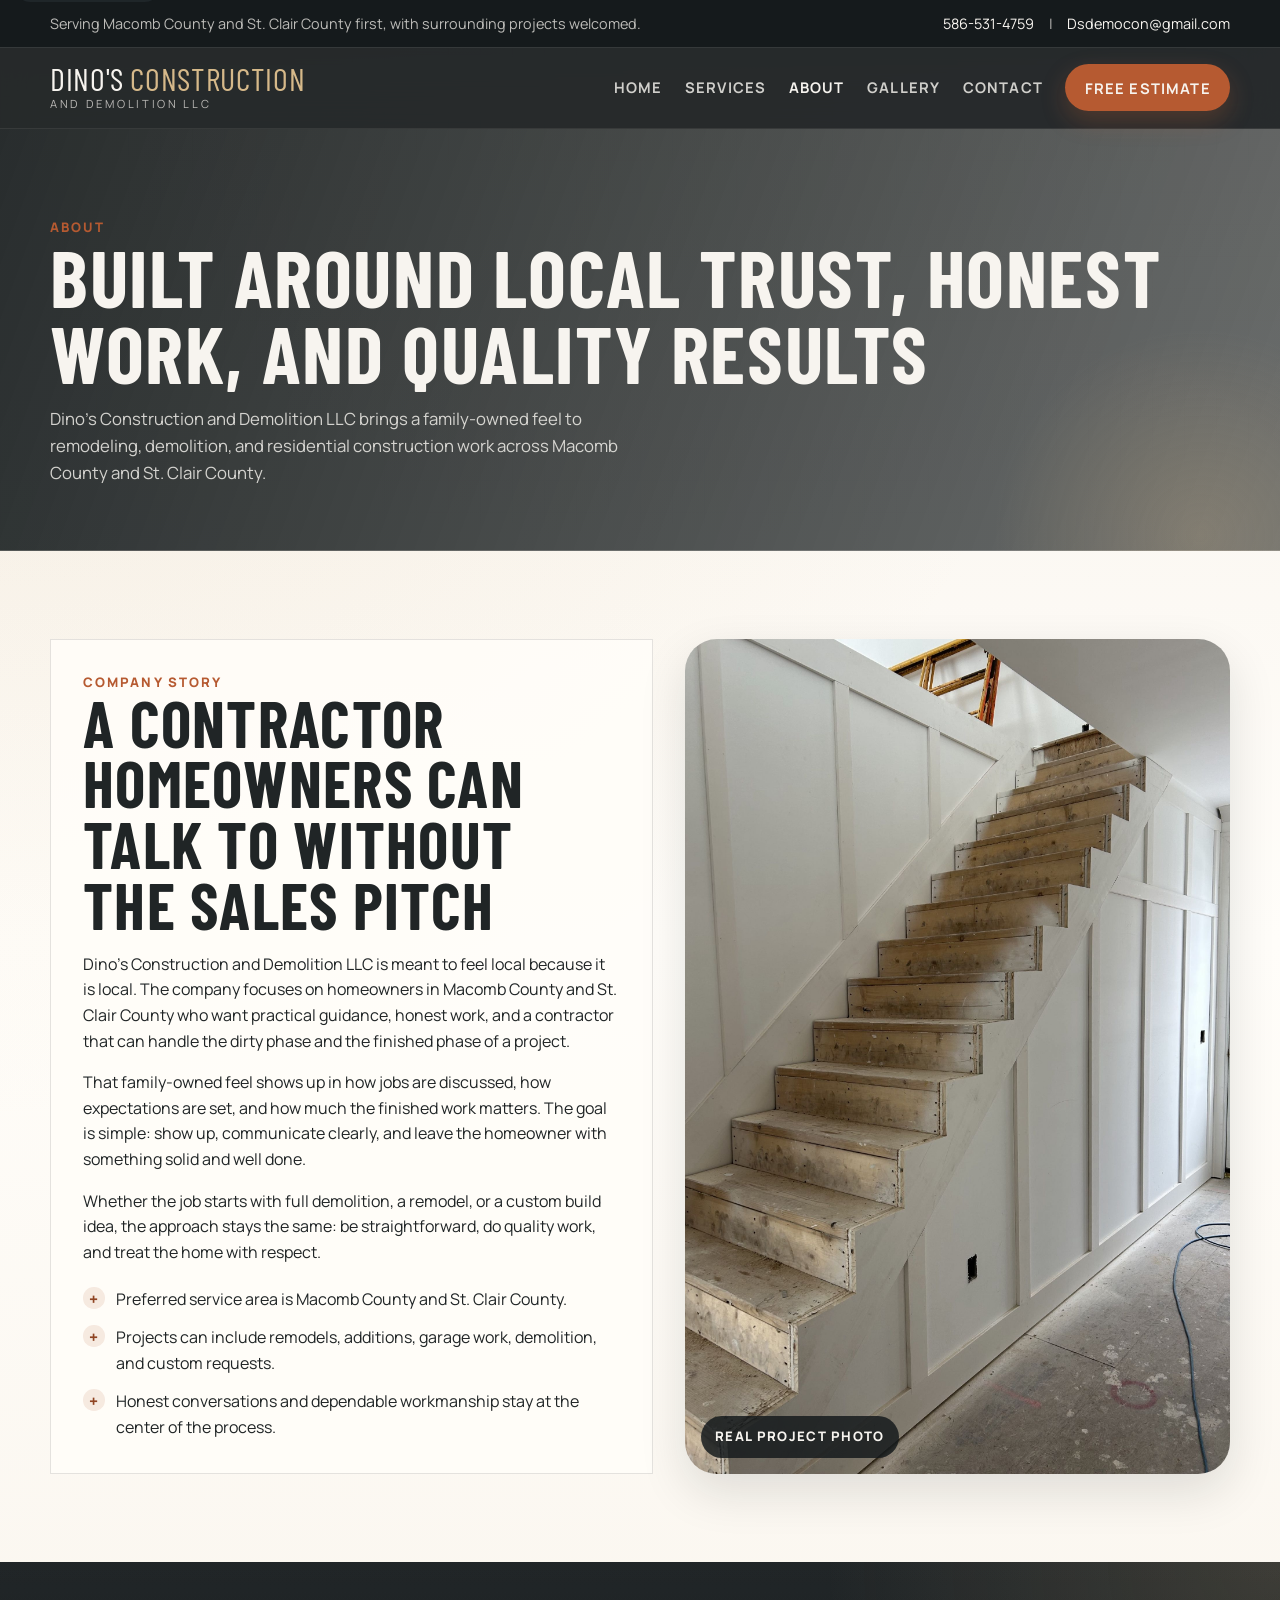
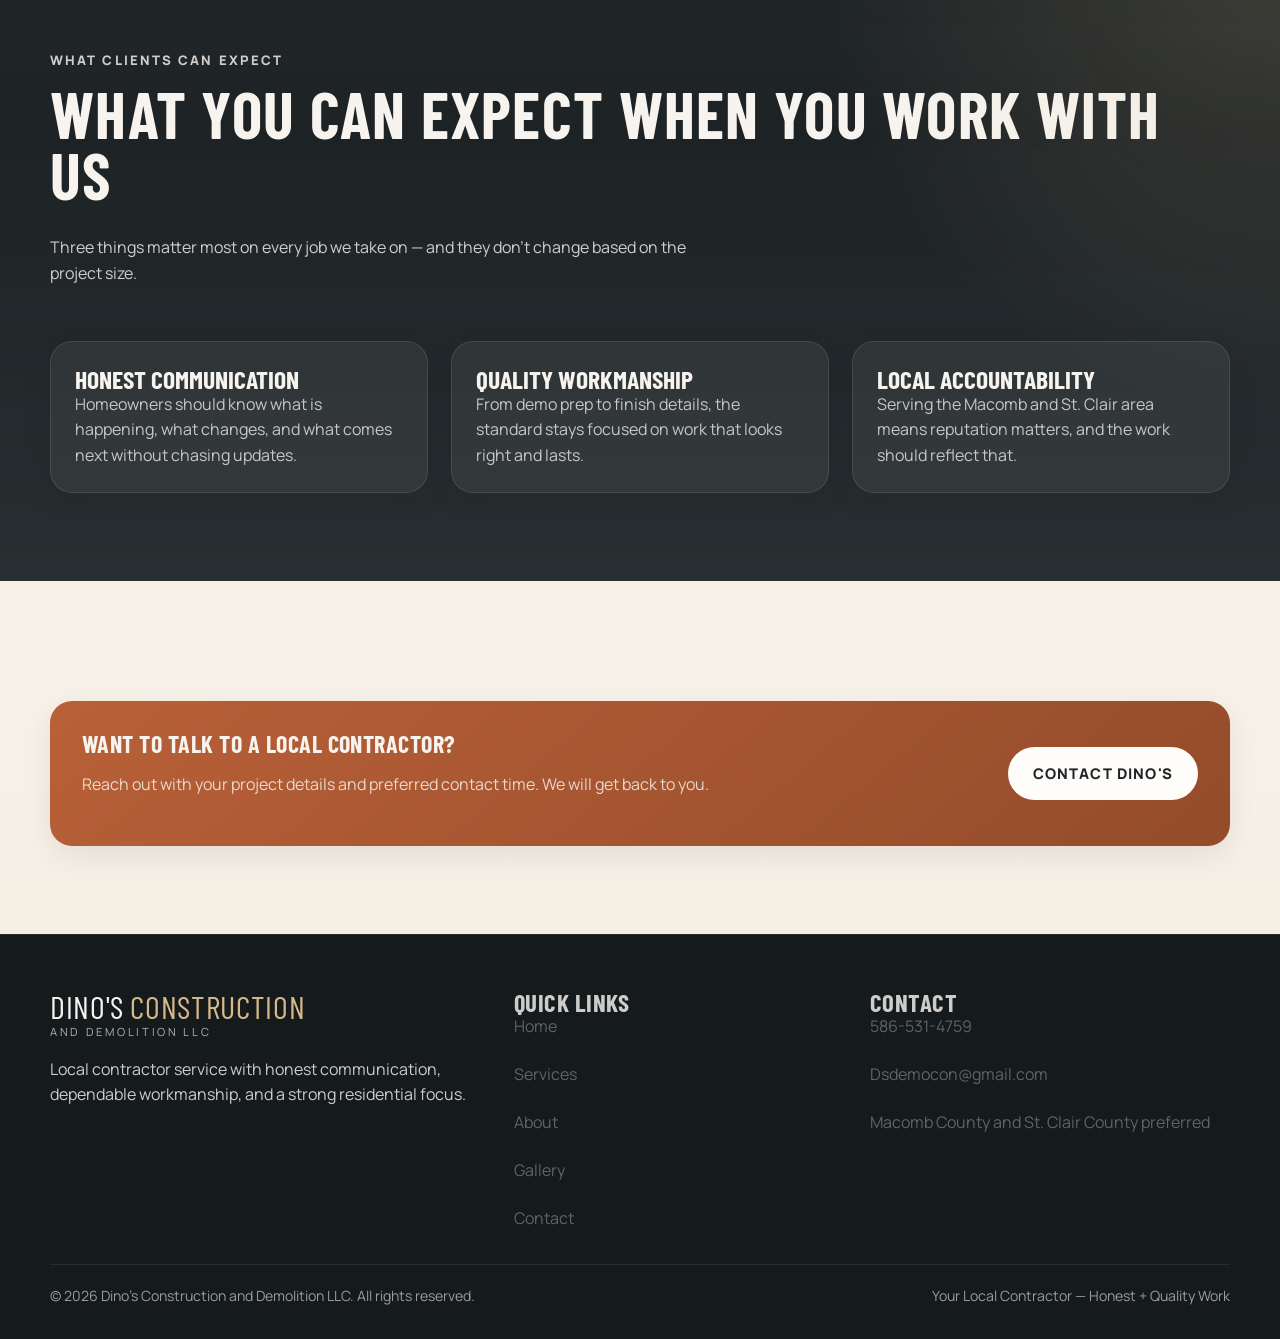
==== commit 27b9a0a6: "reorganize gallery with real photos, update services and about pages - Gallery: viewed and categoriz" ====
--- a/about.html
+++ b/about.html
@@ -98,9 +98,9 @@
         <div class="section-header">
           <div class="section-kicker">What Clients Can Expect</div>
           <div class="section-heading">
-            <h2>Core values that fit this brand</h2>
+            <h2>What you can expect when you work with us</h2>
           </div>
-          <p class="section-copy">This section is written to support a real small-contractor website without inventing fake awards, fake numbers, or overblown claims.</p>
+          <p class="section-copy">Three things matter most on every job we take on — and they don't change based on the project size.</p>
         </div>
 
         <div class="value-grid">
@@ -122,56 +122,10 @@
 
     <section class="section">
       <div class="container">
-        <div class="section-header">
-          <div class="section-kicker">Team Placeholders</div>
-          <div class="section-heading">
-            <h2>Ready for owner and crew profiles</h2>
-          </div>
-          <p class="section-copy">These three cards are intentionally built as placeholders so the owner can later swap in real headshots, names, titles, and bios.</p>
-        </div>
-
-        <div class="team-grid">
-          <article class="team-card">
-            <div class="team-photo">
-              <img src="https://picsum.photos/seed/dino-team-1/480/520" alt="Placeholder portrait for team member one" loading="lazy">
-            </div>
-            <div class="team-body">
-              <small>Placeholder Team Card</small>
-              <h3>Team Member Name</h3>
-              <p><strong>Title:</strong> Owner / Lead Contractor</p>
-              <p>Use this bio space to describe experience, specialties, and how this person helps clients through the project.</p>
-            </div>
-          </article>
-
-          <article class="team-card">
-            <div class="team-photo">
-              <img src="https://picsum.photos/seed/dino-team-2/480/520" alt="Placeholder portrait for team member two" loading="lazy">
-            </div>
-            <div class="team-body">
-              <small>Placeholder Team Card</small>
-              <h3>Team Member Name</h3>
-              <p><strong>Title:</strong> Project Manager</p>
-              <p>Replace this with a short bio about job coordination, communication, and what this person handles on site.</p>
-            </div>
-          </article>
-
-          <article class="team-card">
-            <div class="team-photo">
-              <img src="https://picsum.photos/seed/dino-team-3/480/520" alt="Placeholder portrait for team member three" loading="lazy">
-            </div>
-            <div class="team-body">
-              <small>Placeholder Team Card</small>
-              <h3>Team Member Name</h3>
-              <p><strong>Title:</strong> Lead Carpenter / Builder</p>
-              <p>Use this final card for a crew leader or specialist whose craftsmanship adds trust to the website.</p>
-            </div>
-          </article>
-        </div>
-
         <div class="cta-panel">
           <div>
             <h2>Want to talk to a local contractor?</h2>
-            <p>Reach out with your project details and preferred contact time. We will make it easy for someone to get back to you.</p>
+            <p>Reach out with your project details and preferred contact time. We will get back to you.</p>
           </div>
           <a class="btn btn-light" href="contact.html">Contact Dino's</a>
         </div>
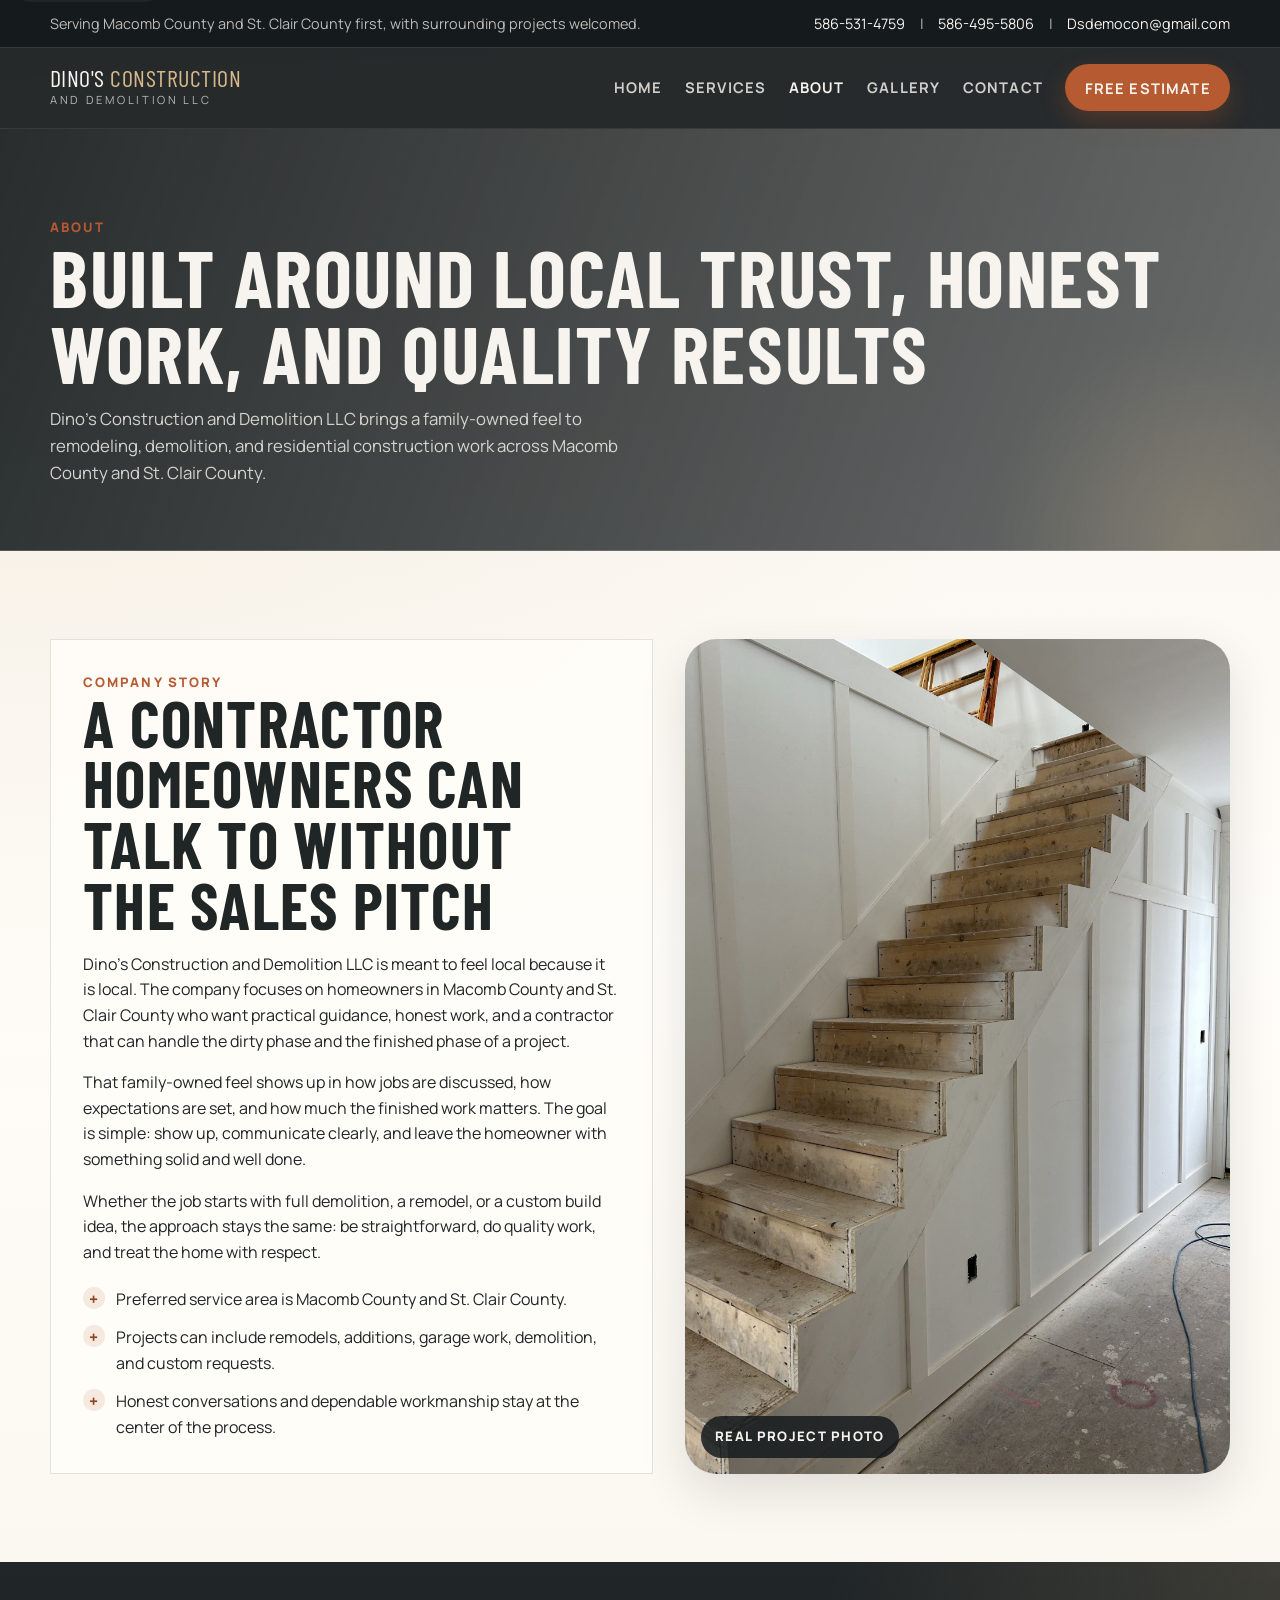
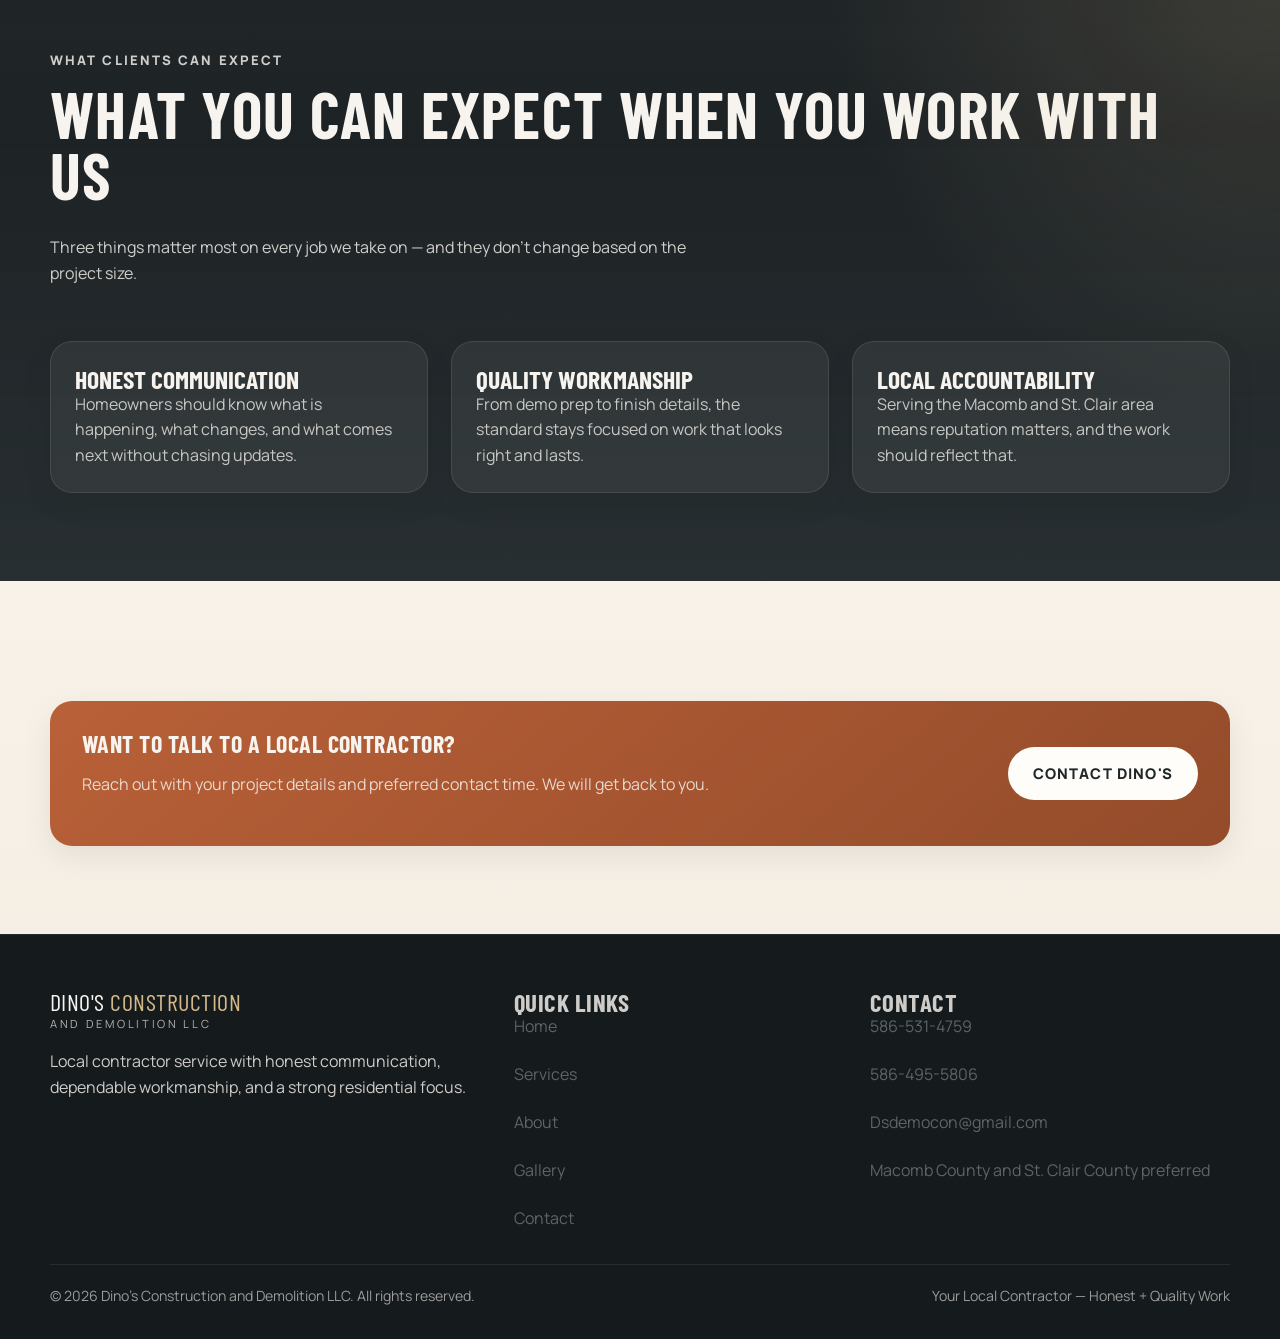
==== commit 430d8ae0: "update gallery manifest, fix hero layout, add second phone number - Gallery: moved 11 framing/constr" ====
--- a/about.html
+++ b/about.html
@@ -26,6 +26,8 @@
       </div>
       <div class="top-bar-links">
         <a href="tel:5865314759">586-531-4759</a>
+        <span>|</span>
+        <a href="tel:5864955806">586-495-5806</a>
         <span>|</span>
         <a href="mailto:Dsdemocon@gmail.com">Dsdemocon@gmail.com</a>
       </div>
@@ -159,6 +161,7 @@
           <h3 class="footer-heading">Contact</h3>
           <ul class="footer-list">
             <li><a href="tel:5865314759">586-531-4759</a></li>
+            <li><a href="tel:5864955806">586-495-5806</a></li>
             <li><a href="mailto:Dsdemocon@gmail.com">Dsdemocon@gmail.com</a></li>
             <li>Macomb County and St. Clair County preferred</li>
           </ul>
--- a/css/style.css
+++ b/css/style.css
@@ -31,10 +31,12 @@
 
 html {
   scroll-behavior: smooth;
+  overflow-x: hidden;
 }
 
 body {
   margin: 0;
+  overflow-x: hidden;
   font-family: var(--font-body);
   color: var(--text);
   background:
@@ -160,7 +162,7 @@
 
 .brand-title {
   font-family: var(--font-heading);
-  font-size: 2rem;
+  font-size: 1.5rem;
   line-height: 0.95;
   letter-spacing: 0.02em;
   text-transform: uppercase;
@@ -271,7 +273,7 @@
 }
 
 .hero {
-  padding: 7rem 0 5rem;
+  padding: 4.5rem 0 4rem;
 }
 
 .hero-grid {
@@ -310,8 +312,8 @@
 }
 
 .hero h1 {
-  max-width: 10ch;
-  font-size: clamp(3.6rem, 10vw, 6.8rem);
+  max-width: 20ch;
+  font-size: clamp(2.4rem, 4.5vw, 3.8rem);
 }
 
 .hero-tagline {
@@ -1184,8 +1186,8 @@
   }
 
   .hero h1 {
-    max-width: 12ch;
-    font-size: clamp(3rem, 16vw, 4.6rem);
+    max-width: 20ch;
+    font-size: clamp(2rem, 8vw, 3rem);
   }
 
   .media-frame {
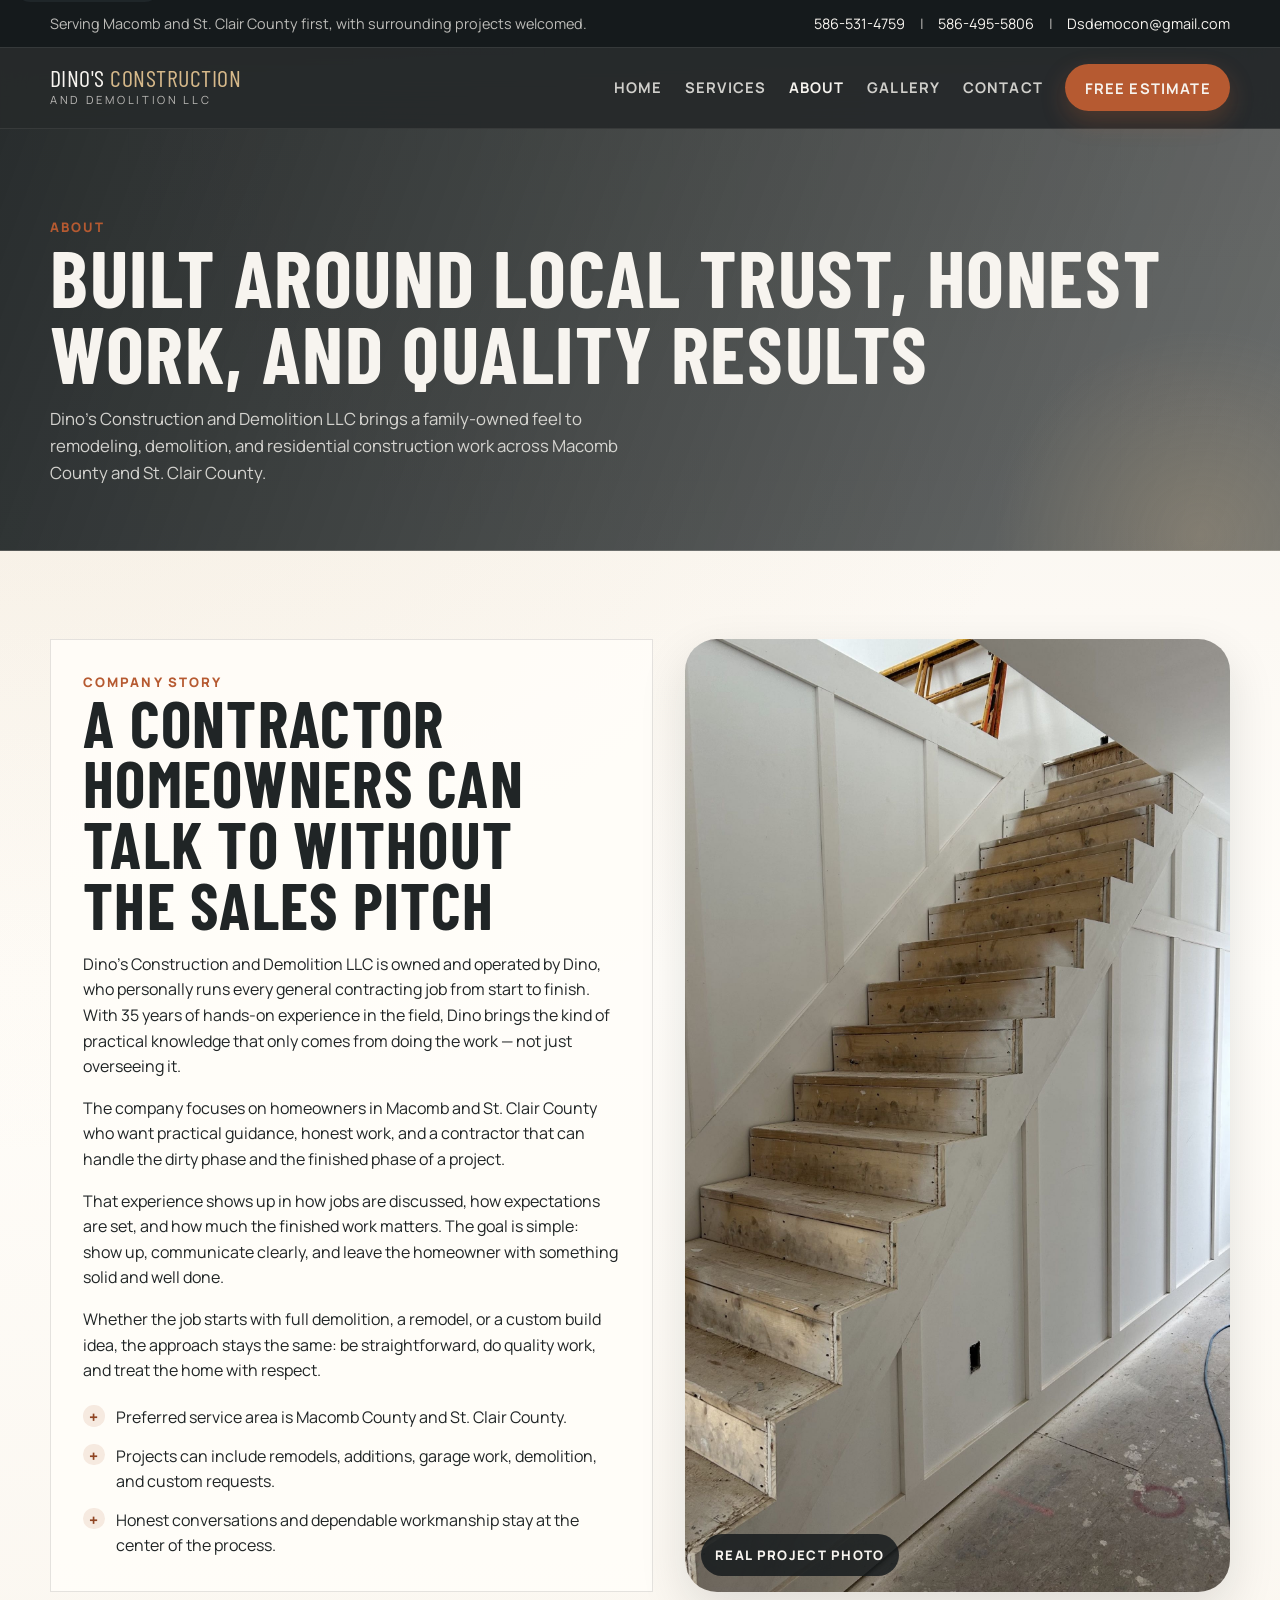
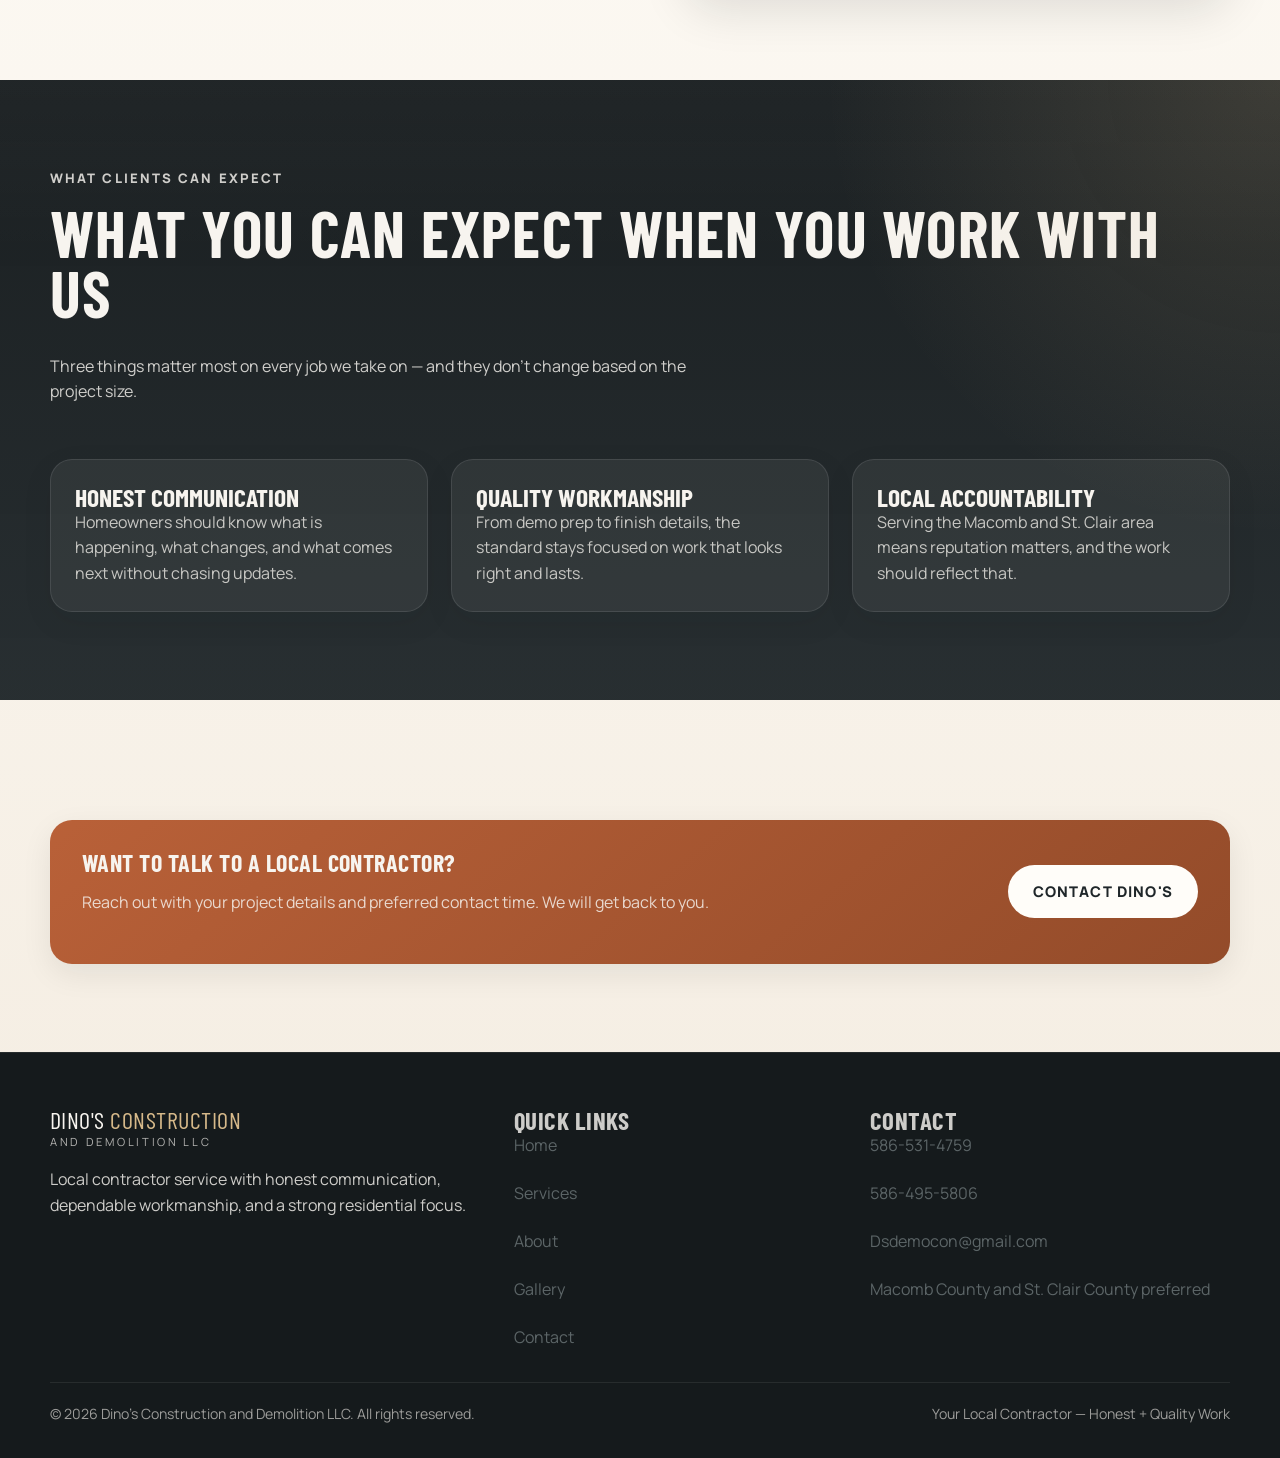
==== commit c12c3885: "Connect email form, add thank-you page, top bar fixes, about page 35yr experience" ====
--- a/about.html
+++ b/about.html
@@ -22,7 +22,7 @@
   <div class="top-bar">
     <div class="container">
       <div class="top-bar-info">
-        <span>Serving Macomb County and St. Clair County first, with surrounding projects welcomed.</span>
+        <span>Serving Macomb and St. Clair County first, with surrounding projects welcomed.</span>
       </div>
       <div class="top-bar-links">
         <a href="tel:5865314759">586-531-4759</a>
@@ -77,8 +77,9 @@
             <div class="section-heading">
               <h2>A contractor homeowners can talk to without the sales pitch</h2>
             </div>
-            <p>Dino's Construction and Demolition LLC is meant to feel local because it is local. The company focuses on homeowners in Macomb County and St. Clair County who want practical guidance, honest work, and a contractor that can handle the dirty phase and the finished phase of a project.</p>
-            <p>That family-owned feel shows up in how jobs are discussed, how expectations are set, and how much the finished work matters. The goal is simple: show up, communicate clearly, and leave the homeowner with something solid and well done.</p>
+            <p>Dino's Construction and Demolition LLC is owned and operated by Dino, who personally runs every general contracting job from start to finish. With 35 years of hands-on experience in the field, Dino brings the kind of practical knowledge that only comes from doing the work — not just overseeing it.</p>
+            <p>The company focuses on homeowners in Macomb and St. Clair County who want practical guidance, honest work, and a contractor that can handle the dirty phase and the finished phase of a project.</p>
+            <p>That experience shows up in how jobs are discussed, how expectations are set, and how much the finished work matters. The goal is simple: show up, communicate clearly, and leave the homeowner with something solid and well done.</p>
             <p>Whether the job starts with full demolition, a remodel, or a custom build idea, the approach stays the same: be straightforward, do quality work, and treat the home with respect.</p>
             <ul class="check-list">
               <li>Preferred service area is Macomb County and St. Clair County.</li>
